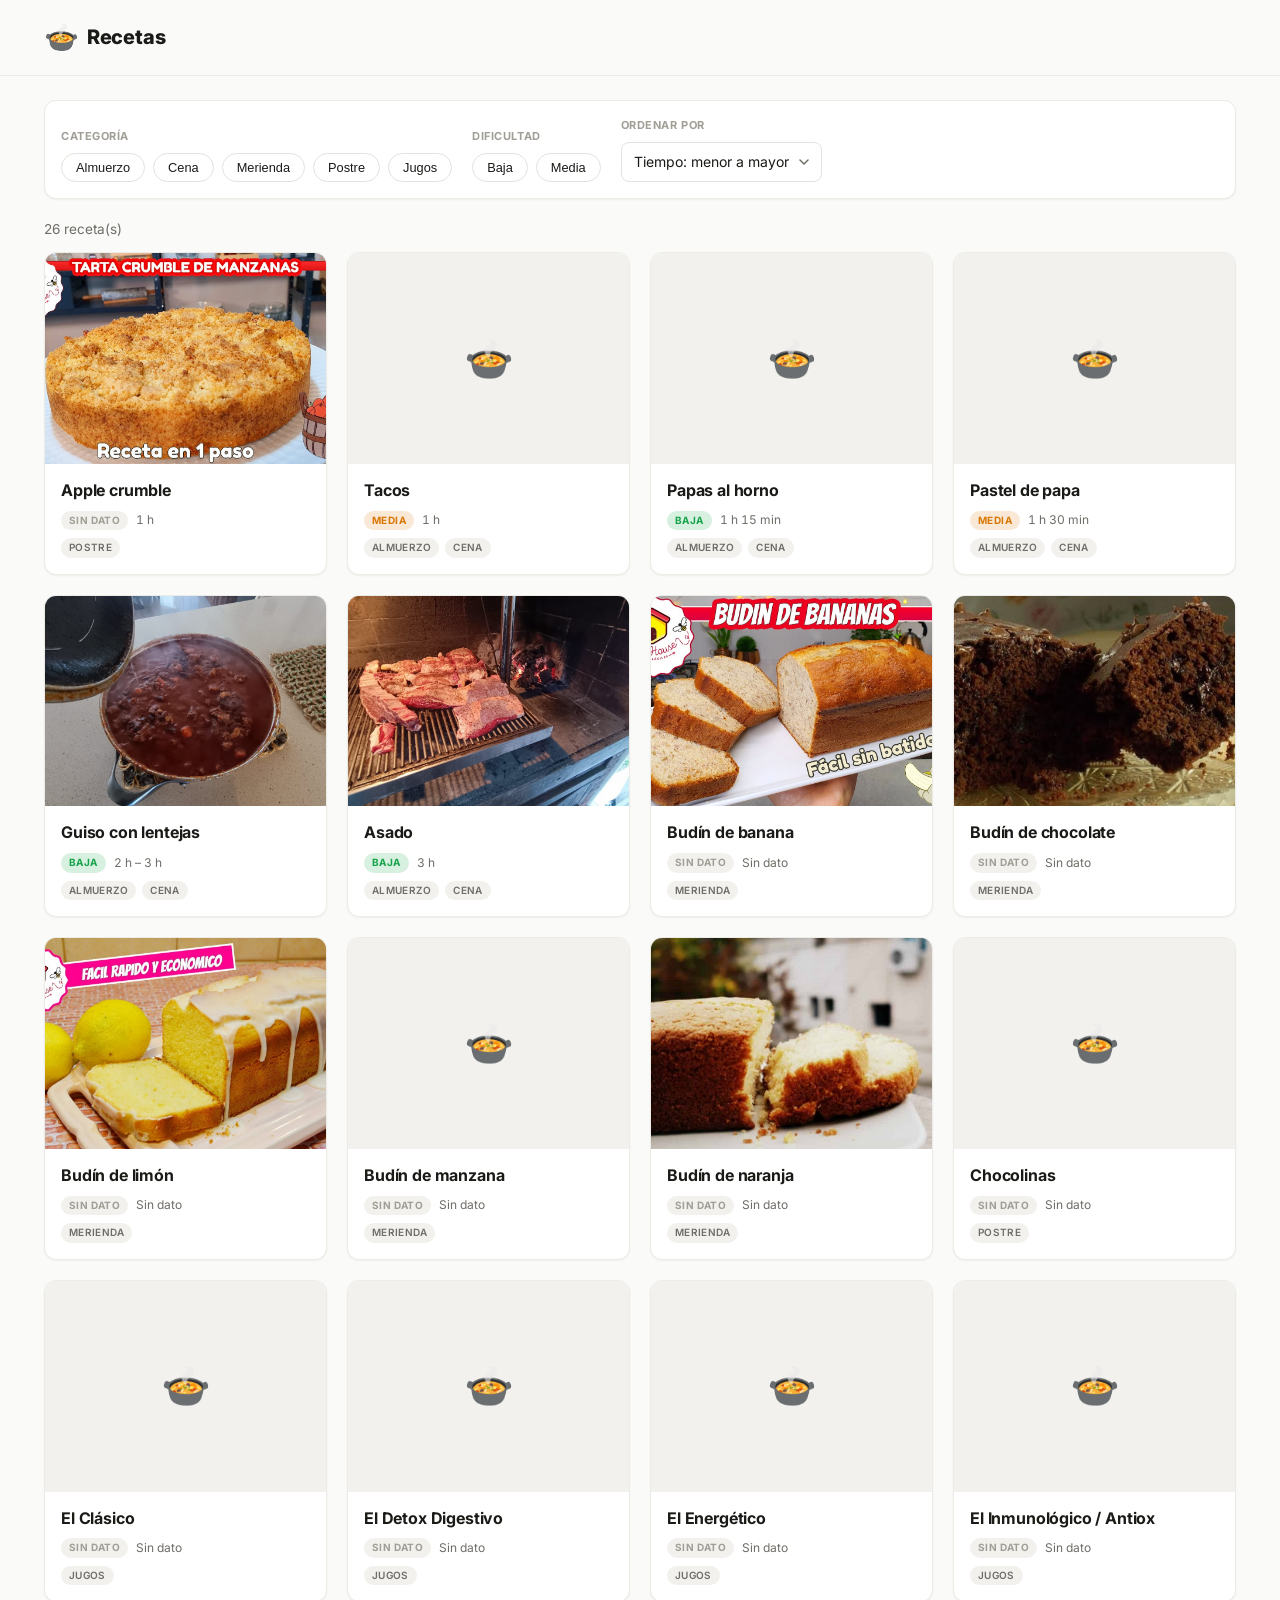
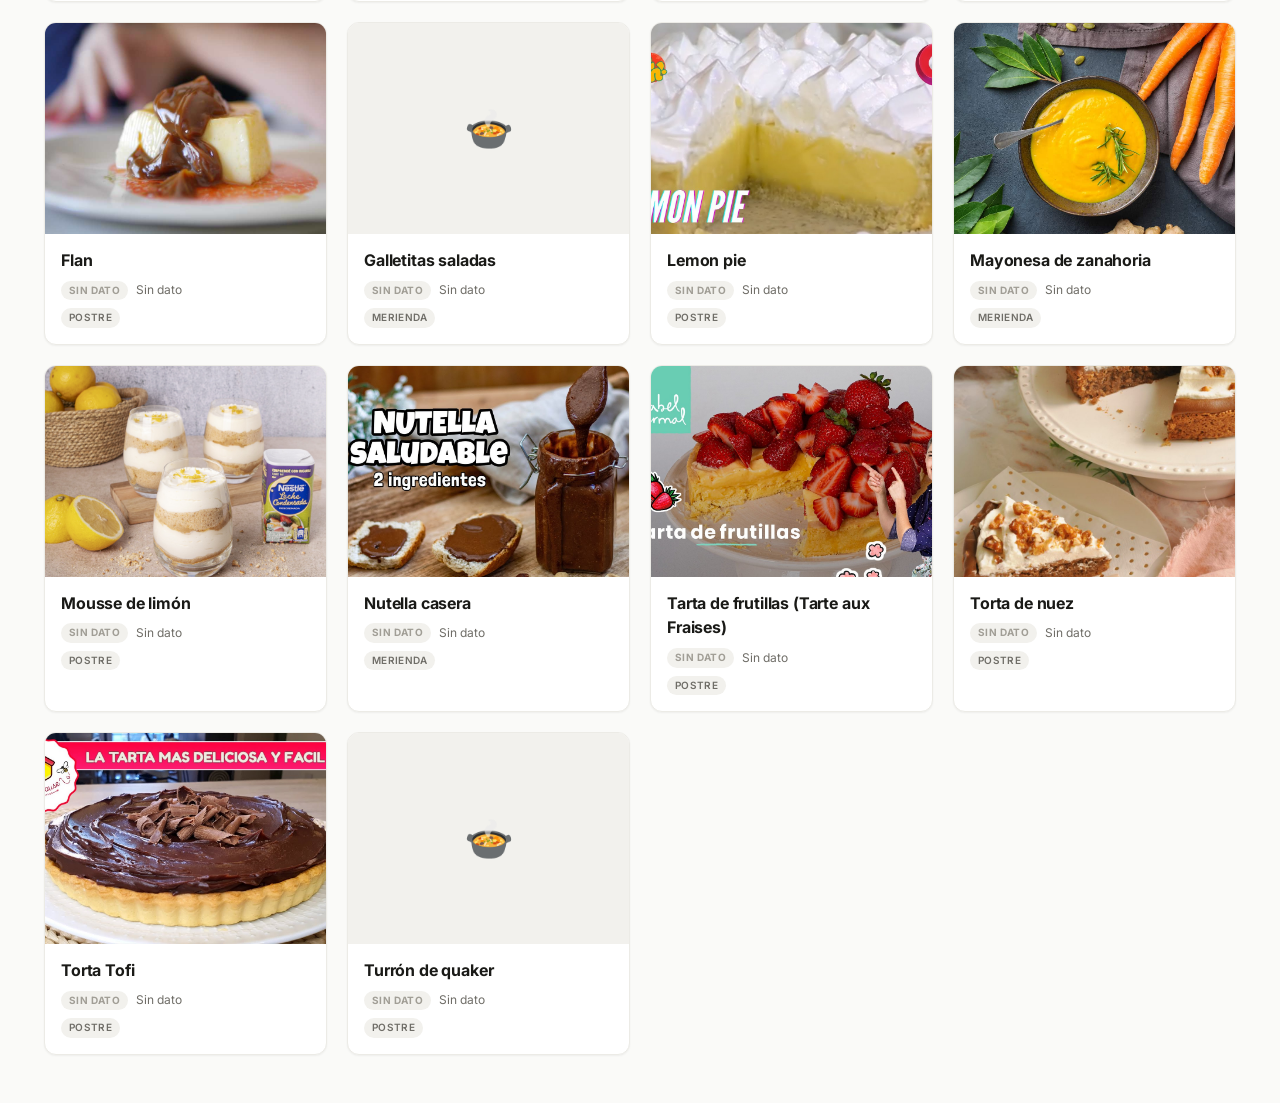
==== docs/index.html @ 042b616e "Hacer clicable el logo "Recetas" para volver al listado Co-Authored-By: Claude Sonnet 5 <noreply@ant" ====
<!doctype html>
<html lang="es">
<head>
<meta charset="UTF-8">
<meta name="viewport" content="width=device-width, initial-scale=1.0">
<title>Recetas</title>
<meta name="description" content="Recetas de casa: foto, tiempo, dificultad y categoría de un vistazo, filtrables y ordenables.">
<link rel="icon" href="data:image/svg+xml,%3Csvg xmlns='http://www.w3.org/2000/svg' viewBox='0 0 100 100'%3E%3Ctext y='.9em' font-size='90'%3E%F0%9F%8D%B2%3C/text%3E%3C/svg%3E">
<link rel="preconnect" href="https://fonts.googleapis.com">
<link rel="preconnect" href="https://fonts.gstatic.com" crossorigin>
<link href="https://fonts.googleapis.com/css2?family=Inter:wght@400;500;600;700;800&display=swap" rel="stylesheet" media="print" onload="this.media='all'">
<link rel="stylesheet" href="style.css">
</head>
<body>
<header class="site-header">
  <div class="container header-inner">
    <h1 class="logo"><a href="#/" class="logo-link"><span class="logo-emoji" aria-hidden="true">🍲</span> Recetas</a></h1>
  </div>
</header>

<main class="container">
  <section id="vista-grid">
    <div class="filtros-card">
      <button class="filtros-toggle" id="filtros-toggle" type="button" aria-expanded="false" aria-controls="filtros-panel">
        Filtros <span class="filtros-badge" id="filtros-badge" hidden>0</span>
      </button>
      <div class="filtros-panel" id="filtros-panel">
        <div class="filtro-grupo">
          <span class="filtro-label">Categoría</span>
          <div class="chips" id="chips-categoria"></div>
        </div>
        <div class="filtro-grupo">
          <span class="filtro-label">Dificultad</span>
          <div class="chips" id="chips-dificultad"></div>
        </div>
        <div class="filtro-grupo filtro-orden">
          <label class="filtro-label" for="orden-select">Ordenar por</label>
          <select id="orden-select">
            <option value="tiempo-asc">Tiempo: menor a mayor</option>
            <option value="tiempo-desc">Tiempo: mayor a menor</option>
            <option value="alfabetico">Alfabético</option>
          </select>
        </div>
        <a href="#" id="limpiar-filtros" class="limpiar-filtros" hidden>Limpiar filtros</a>
      </div>
    </div>

    <p class="resultado-count" id="resultado-count"></p>
    <div class="grid" id="grid"></div>
    <p class="estado-vacio" id="estado-vacio" hidden>No hay recetas que coincidan con estos filtros.</p>
  </section>

  <section id="vista-detalle" hidden>
    <a href="#/" class="volver">← Volver</a>
    <article id="detalle-contenido"></article>
  </section>
</main>

<script src="data.js"></script>
<script src="app.js"></script>
</body>
</html>
---- docs/style.css ----
:root {
  --bg: #fafaf8;
  --bg-subtle: #f2f1ed;
  --surface: #ffffff;

  --text: #1a1a17;
  --muted: #6f6d67;
  --muted-soft: #a19e96;

  --border: #e4e2dc;
  --border-soft: #ecebe6;

  --accent: #c1562c;
  --accent-soft: color-mix(in srgb, var(--accent) 12%, transparent);
  --accent-contrast: #ffffff;

  --good: #16a34a;
  --warn: #d97706;
  --bad: #dc2626;

  --radius-sm: 8px;
  --radius: 12px;
  --radius-lg: 16px;

  --shadow-xs: 0 1px 2px rgba(20, 19, 15, .05);
  --shadow-sm: 0 1px 3px rgba(20, 19, 15, .06), 0 1px 2px rgba(20, 19, 15, .04);
  --shadow-md: 0 8px 24px rgba(20, 19, 15, .10);
  --shadow-lg: 0 18px 32px -10px rgba(20, 19, 15, .16), 0 4px 10px rgba(20, 19, 15, .06);

  --chevron: url("data:image/svg+xml,%3Csvg xmlns='http://www.w3.org/2000/svg' width='10' height='6' viewBox='0 0 10 6'%3E%3Cpath d='M1 1l4 4 4-4' stroke='%236f6d67' stroke-width='1.5' fill='none' stroke-linecap='round' stroke-linejoin='round'/%3E%3C/svg%3E");
}

@media (prefers-color-scheme: dark) {
  :root {
    --bg: #0f1218;
    --bg-subtle: #1a202b;
    --surface: #181e29;

    --text: #e6e8ec;
    --muted: #9aa3b2;
    --muted-soft: #6b7585;

    --border: #2a3342;
    --border-soft: #212836;

    --accent: #e07a4f;

    --good: #22c55e;
    --warn: #f59e0b;
    --bad: #ef4444;

    --shadow-xs: 0 1px 2px rgba(0, 0, 0, .4);
    --shadow-sm: 0 1px 3px rgba(0, 0, 0, .45);
    --shadow-md: 0 8px 24px rgba(0, 0, 0, .5);
    --shadow-lg: 0 18px 32px -10px rgba(0, 0, 0, .6);

    --chevron: url("data:image/svg+xml,%3Csvg xmlns='http://www.w3.org/2000/svg' width='10' height='6' viewBox='0 0 10 6'%3E%3Cpath d='M1 1l4 4 4-4' stroke='%239aa3b2' stroke-width='1.5' fill='none' stroke-linecap='round' stroke-linejoin='round'/%3E%3C/svg%3E");
  }
}

* { box-sizing: border-box; }

html, body { background: var(--bg); }

body {
  margin: 0;
  color: var(--text);
  font-family: 'Inter', system-ui, -apple-system, "Segoe UI", Roboto, sans-serif;
  font-size: 14px;
  line-height: 1.55;
  -webkit-font-smoothing: antialiased;
}

.container {
  max-width: 1240px;
  margin: 0 auto;
  padding: 0 24px;
}

.site-header {
  position: sticky;
  top: 0;
  z-index: 10;
  background: color-mix(in srgb, var(--bg) 85%, transparent);
  backdrop-filter: blur(14px);
  border-bottom: 1px solid var(--border-soft);
}
.header-inner { padding: 16px 24px; }
.logo {
  margin: 0;
  font-size: 1.25rem;
  font-weight: 800;
  letter-spacing: -0.01em;
}
.logo-link {
  display: flex;
  align-items: center;
  gap: 8px;
  color: inherit;
  text-decoration: none;
}
.logo-emoji { font-size: 1.4em; }

main.container { padding-top: 24px; padding-bottom: 48px; }

/* Filtros */
.filtros-card {
  background: var(--surface);
  border: 1px solid var(--border-soft);
  box-shadow: var(--shadow-xs);
  border-radius: var(--radius);
  padding: 16px;
  margin-bottom: 20px;
}
.filtros-toggle {
  display: none;
  align-items: center;
  gap: 8px;
  width: 100%;
  background: none;
  border: none;
  font: inherit;
  font-weight: 600;
  color: var(--text);
  cursor: pointer;
  padding: 4px 0;
}
.filtros-badge {
  background: var(--accent);
  color: var(--accent-contrast);
  border-radius: 999px;
  font-size: 0.7rem;
  font-weight: 700;
  padding: 1px 7px;
}
.filtros-panel {
  display: flex;
  flex-wrap: wrap;
  gap: 20px;
  align-items: flex-end;
}
.filtro-grupo { display: flex; flex-direction: column; gap: 8px; }
.filtro-label {
  text-transform: uppercase;
  font-size: 11px;
  font-weight: 700;
  letter-spacing: 0.05em;
  color: var(--muted-soft);
}
.chips { display: flex; flex-wrap: wrap; gap: 8px; }
.chip {
  border: 1px solid var(--border);
  background: var(--surface);
  color: var(--text);
  border-radius: 999px;
  padding: 6px 14px;
  font-size: 0.8rem;
  font-weight: 500;
  cursor: pointer;
  transition: background .12s ease, border-color .12s ease, color .12s ease;
}
.chip:hover { background: var(--accent-soft); }
.chip.activo {
  background: var(--accent);
  border-color: var(--accent);
  color: var(--accent-contrast);
}
.chip:focus-visible { outline: 2px solid var(--accent); outline-offset: 2px; }

#orden-select {
  appearance: none;
  -webkit-appearance: none;
  background: var(--surface) var(--chevron) no-repeat right 12px center;
  border: 1px solid var(--border);
  border-radius: var(--radius-sm);
  padding: 8px 32px 8px 12px;
  font: inherit;
  color: var(--text);
  cursor: pointer;
}
#orden-select:focus-visible {
  outline: none;
  border-color: var(--accent);
  box-shadow: 0 0 0 3px var(--accent-soft);
}

.limpiar-filtros {
  font-size: 0.8rem;
  color: var(--accent);
  text-decoration: underline;
  align-self: center;
}
.limpiar-filtros:focus-visible { outline: 2px solid var(--accent); outline-offset: 2px; }

.resultado-count { color: var(--muted); font-size: 0.85rem; margin: 0 0 12px; }

.grid {
  display: grid;
  grid-template-columns: repeat(auto-fit, minmax(240px, 1fr));
  gap: 20px;
}

.card {
  background: var(--surface);
  border: 1px solid var(--border-soft);
  border-radius: var(--radius);
  box-shadow: var(--shadow-xs);
  overflow: hidden;
  cursor: pointer;
  transition: transform .15s ease, box-shadow .15s ease, border-color .15s ease;
  display: flex;
  flex-direction: column;
}
.card:hover, .card:focus-visible {
  transform: translateY(-3px);
  box-shadow: var(--shadow-lg);
  border-color: transparent;
}
.card:focus-visible { outline: 2px solid var(--accent); outline-offset: 2px; }

.card-foto {
  aspect-ratio: 4 / 3;
  background: var(--bg-subtle);
  display: flex;
  align-items: center;
  justify-content: center;
  font-size: 2.5rem;
  overflow: hidden;
}
.card-foto img { width: 100%; height: 100%; object-fit: cover; display: block; }

.card-body { padding: 14px 16px 16px; display: flex; flex-direction: column; gap: 8px; flex: 1; }
.card-titulo { font-size: 1rem; font-weight: 700; margin: 0; letter-spacing: -0.01em; }
.card-meta { display: flex; align-items: center; gap: 8px; flex-wrap: wrap; }

.pill-tiempo {
  font-size: 0.75rem;
  color: var(--muted);
  font-variant-numeric: tabular-nums;
}
.badge-dificultad {
  font-size: 10px;
  font-weight: 700;
  text-transform: uppercase;
  letter-spacing: 0.04em;
  padding: 2px 8px;
  border-radius: 999px;
}
.badge-dificultad.baja { background: color-mix(in srgb, var(--good) 17%, transparent); color: var(--good); }
.badge-dificultad.media { background: color-mix(in srgb, var(--warn) 17%, transparent); color: var(--warn); }
.badge-dificultad.alta { background: color-mix(in srgb, var(--bad) 17%, transparent); color: var(--bad); }
.badge-dificultad.sin-dato { background: var(--bg-subtle); color: var(--muted-soft); }

.card-chips { display: flex; gap: 6px; flex-wrap: wrap; }
.chip-categoria {
  font-size: 10px;
  font-weight: 600;
  text-transform: uppercase;
  letter-spacing: 0.03em;
  background: var(--bg-subtle);
  color: var(--muted);
  border-radius: 999px;
  padding: 2px 8px;
}

.estado-vacio { text-align: center; color: var(--muted); padding: 48px 0; }

/* Detalle */
.volver {
  display: inline-block;
  margin-bottom: 16px;
  color: var(--muted);
  text-decoration: none;
  font-size: 0.85rem;
}
.volver:hover { color: var(--accent); }
.volver:focus-visible { outline: 2px solid var(--accent); outline-offset: 2px; }

.detalle-foto {
  width: 100%;
  aspect-ratio: 16 / 9;
  border-radius: var(--radius);
  background: var(--bg-subtle);
  display: flex;
  align-items: center;
  justify-content: center;
  font-size: 4rem;
  overflow: hidden;
  margin-bottom: 20px;
}
.detalle-foto img { width: 100%; height: 100%; object-fit: cover; display: block; }

.detalle-header { margin-bottom: 20px; }
.detalle-titulo { font-size: 1.75rem; font-weight: 800; letter-spacing: -0.02em; margin: 0 0 10px; }
.detalle-meta { display: flex; gap: 10px; flex-wrap: wrap; align-items: center; margin-bottom: 8px; }
.detalle-fuente { color: var(--muted-soft); font-size: 0.75rem; margin-top: 8px; }

.detalle-indice {
  background: var(--surface);
  border: 1px solid var(--border-soft);
  box-shadow: var(--shadow-xs);
  border-radius: var(--radius);
  padding: 14px 16px;
  margin-bottom: 20px;
}
.detalle-indice summary {
  cursor: pointer;
  font-weight: 600;
  font-size: 0.85rem;
  color: var(--text);
  list-style: none;
}
.detalle-indice summary::-webkit-details-marker { display: none; }
.detalle-indice summary::before {
  content: "";
  display: inline-block;
  width: 10px;
  height: 6px;
  margin-right: 8px;
  background: var(--chevron) no-repeat center / contain;
  transition: transform .15s ease;
  vertical-align: middle;
}
.detalle-indice summary:focus-visible { outline: 2px solid var(--accent); outline-offset: 2px; }
.detalle-indice[open] summary::before { transform: rotate(180deg); }

.detalle-indice-lista {
  list-style: none;
  margin: 12px 0 0;
  padding: 0;
  display: flex;
  flex-direction: column;
  gap: 2px;
}
.detalle-indice-item {
  display: block;
  width: 100%;
  text-align: left;
  background: none;
  border: none;
  font: inherit;
  font-size: 0.85rem;
  color: var(--muted);
  padding: 5px 8px;
  border-radius: var(--radius-sm);
  cursor: pointer;
  transition: background .12s ease, color .12s ease;
}
.detalle-indice-item:hover { background: var(--accent-soft); color: var(--text); }
.detalle-indice-item:focus-visible { outline: 2px solid var(--accent); outline-offset: 2px; }

.detalle-cuerpo h2,
.detalle-cuerpo h3 {
  scroll-margin-top: 80px;
}

/* Cada sección principal (un <h2> y todo lo que le sigue hasta el próximo)
   es un <details> colapsable independiente; ver agruparSecciones() en app.js. */
.detalle-seccion {
  border-top: 1px solid var(--border-soft);
  padding-top: 16px;
  margin-top: 28px;
}
.detalle-seccion:first-of-type { border-top: none; padding-top: 0; margin-top: 0; }

.detalle-seccion > summary {
  cursor: pointer;
  list-style: none;
  display: flex;
  align-items: center;
  gap: 8px;
  margin-bottom: 12px;
  border-radius: var(--radius-sm);
}
.detalle-seccion > summary::-webkit-details-marker { display: none; }
.detalle-seccion > summary::before {
  content: "";
  flex: 0 0 auto;
  width: 10px;
  height: 6px;
  background: var(--chevron) no-repeat center / contain;
  transition: transform .15s ease;
}
.detalle-seccion[open] > summary::before { transform: rotate(180deg); }
.detalle-seccion > summary:focus-visible { outline: 2px solid var(--accent); outline-offset: 2px; }

.detalle-seccion > summary h2 {
  margin: 0;
  padding: 0;
  border: none;
  font-size: 1.1rem;
  font-weight: 700;
}

.detalle-cuerpo h3 { font-size: 0.95rem; font-weight: 700; margin: 20px 0 8px; }
.detalle-cuerpo p, .detalle-cuerpo li { color: var(--text); }
.detalle-cuerpo ul, .detalle-cuerpo ol { padding-left: 1.3em; margin: 0 0 12px; }
.detalle-cuerpo blockquote {
  margin: 12px 0;
  padding: 10px 14px;
  border-left: 3px solid var(--accent);
  background: var(--bg-subtle);
  border-radius: 0 var(--radius-sm) var(--radius-sm) 0;
  font-size: 0.9rem;
  color: var(--muted);
}
.detalle-cuerpo blockquote p { margin: 0; color: inherit; }

@media (max-width: 720px) {
  .container { padding: 0 16px; }
  .filtros-toggle { display: flex; }
  .filtros-panel {
    display: none;
    flex-direction: column;
    align-items: stretch;
    margin-top: 12px;
    gap: 16px;
  }
  .filtros-panel.abierto { display: flex; }
  .grid { grid-template-columns: repeat(auto-fit, minmax(150px, 1fr)); gap: 14px; }
  .detalle-titulo { font-size: 1.4rem; }
}

@media (prefers-reduced-motion: reduce) {
  * { transition: none !important; }
}

::-webkit-scrollbar { height: 8px; width: 8px; }
::-webkit-scrollbar-thumb { background: var(--border); border-radius: 999px; }
::-webkit-scrollbar-track { background: transparent; }
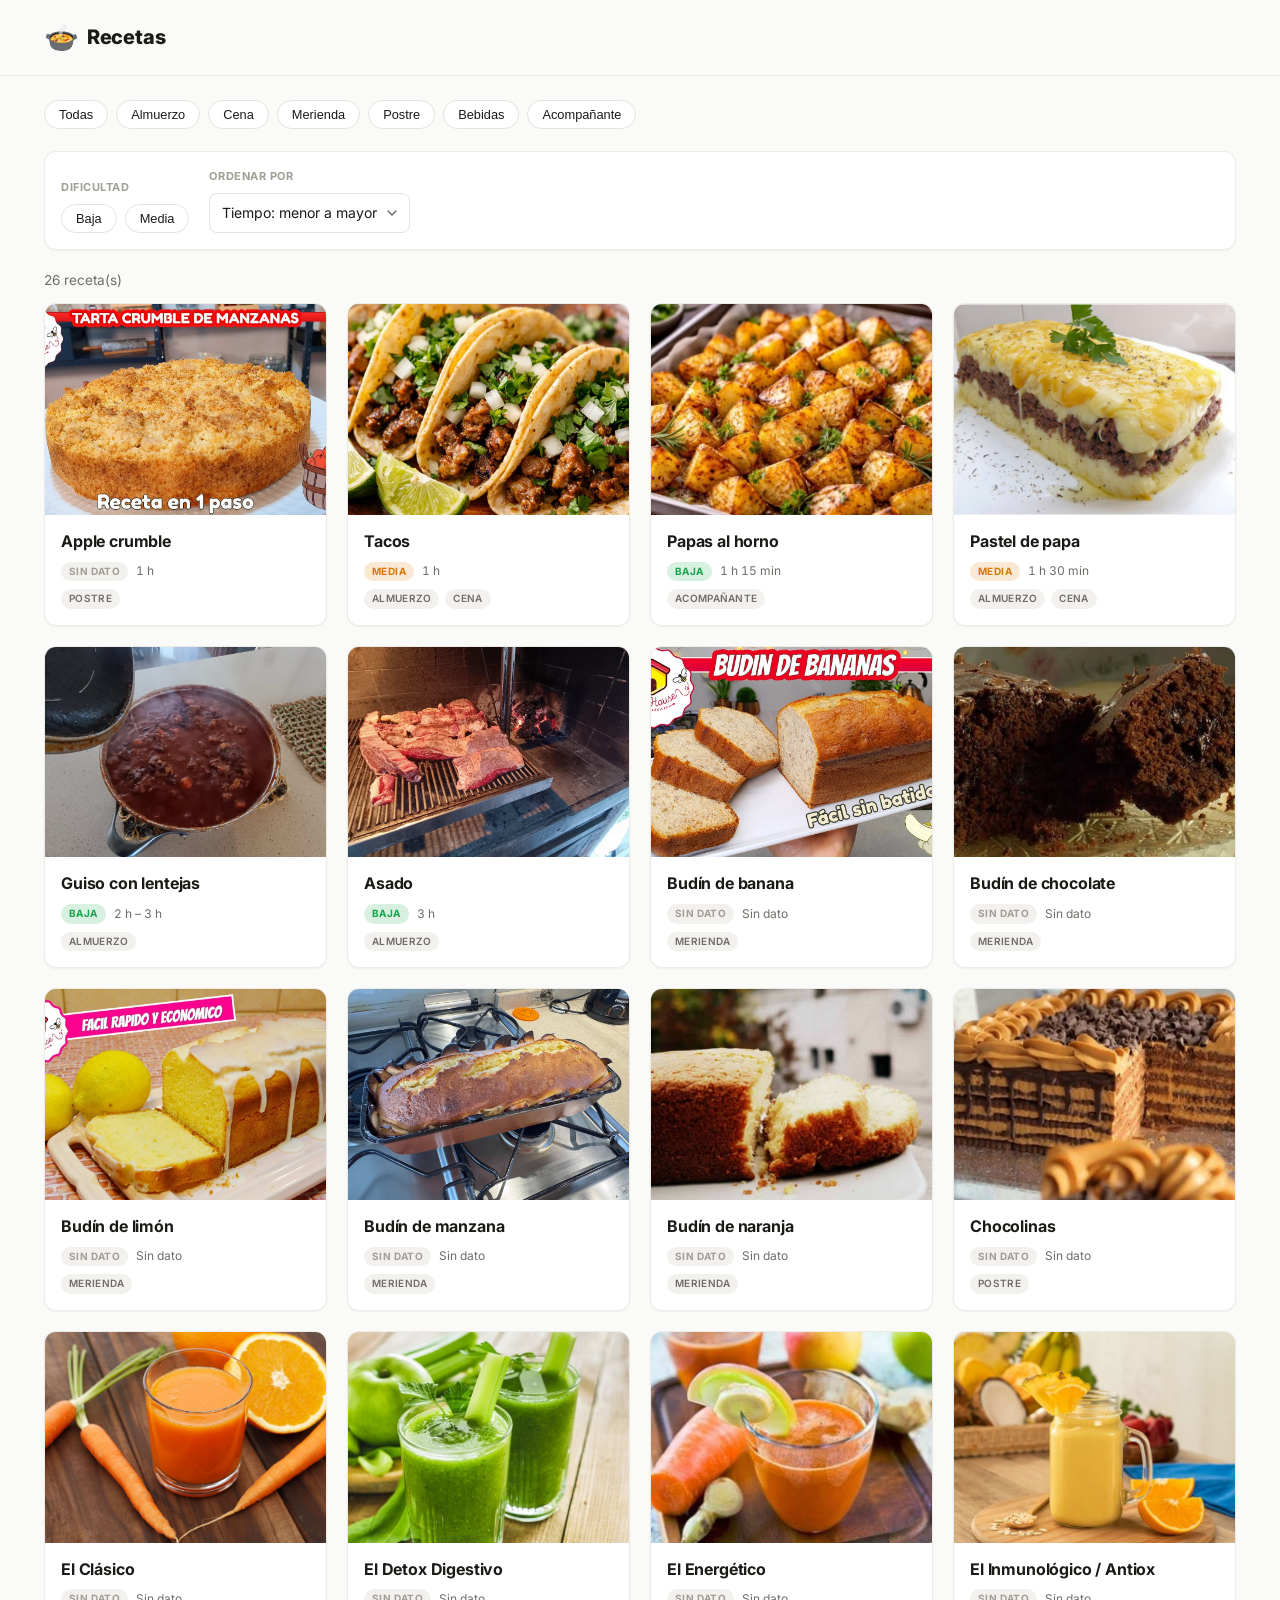
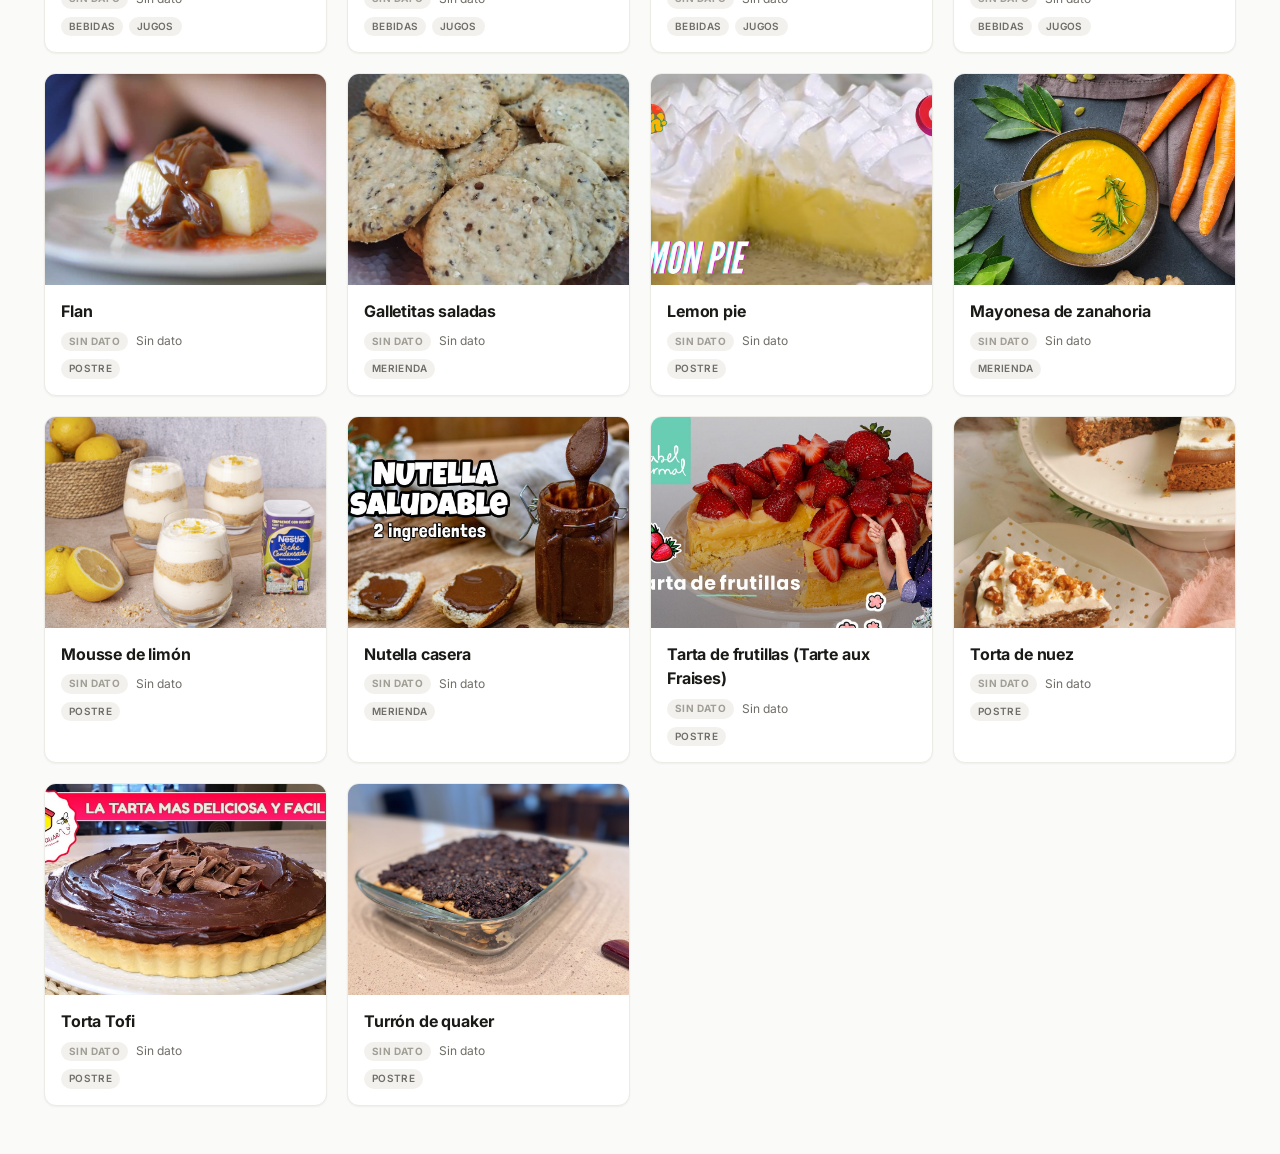
==== commit 1deffb36: "Recategorizar comidas y mostrar categorías como navbar Asado y guiso con lentejas quedan solo en alm" ====
--- a/docs/index.html
+++ b/docs/index.html
@@ -20,18 +20,20 @@
 
 <main class="container">
   <section id="vista-grid">
+    <nav class="categorias-nav" id="categorias-nav" role="tablist" aria-label="Categorías"></nav>
+
     <div class="filtros-card">
       <button class="filtros-toggle" id="filtros-toggle" type="button" aria-expanded="false" aria-controls="filtros-panel">
         Filtros <span class="filtros-badge" id="filtros-badge" hidden>0</span>
       </button>
       <div class="filtros-panel" id="filtros-panel">
         <div class="filtro-grupo">
-          <span class="filtro-label">Categoría</span>
-          <div class="chips" id="chips-categoria"></div>
-        </div>
-        <div class="filtro-grupo">
           <span class="filtro-label">Dificultad</span>
           <div class="chips" id="chips-dificultad"></div>
+        </div>
+        <div class="filtro-grupo" id="grupo-tipo-bebida" hidden>
+          <span class="filtro-label">Tipo de bebida</span>
+          <div class="chips" id="chips-tipo-bebida"></div>
         </div>
         <div class="filtro-grupo filtro-orden">
           <label class="filtro-label" for="orden-select">Ordenar por</label>
--- a/docs/style.css
+++ b/docs/style.css
@@ -102,6 +102,19 @@
 .logo-emoji { font-size: 1.4em; }
 
 main.container { padding-top: 24px; padding-bottom: 48px; }
+
+/* Navegación primaria por categoría: pills con scroll horizontal (>4
+   secciones), nunca wrap a 2 líneas. Ver DESIGN_PLAYBOOK_unificado §6. */
+.categorias-nav {
+  display: flex;
+  gap: 8px;
+  overflow-x: auto;
+  scrollbar-width: none;
+  padding-bottom: 2px;
+  margin-bottom: 20px;
+}
+.categorias-nav::-webkit-scrollbar { display: none; }
+.categorias-nav .chip { flex: 0 0 auto; white-space: nowrap; }
 
 /* Filtros */
 .filtros-card {
@@ -140,6 +153,7 @@
   align-items: flex-end;
 }
 .filtro-grupo { display: flex; flex-direction: column; gap: 8px; }
+.filtro-grupo[hidden] { display: none; }
 .filtro-label {
   text-transform: uppercase;
   font-size: 11px;
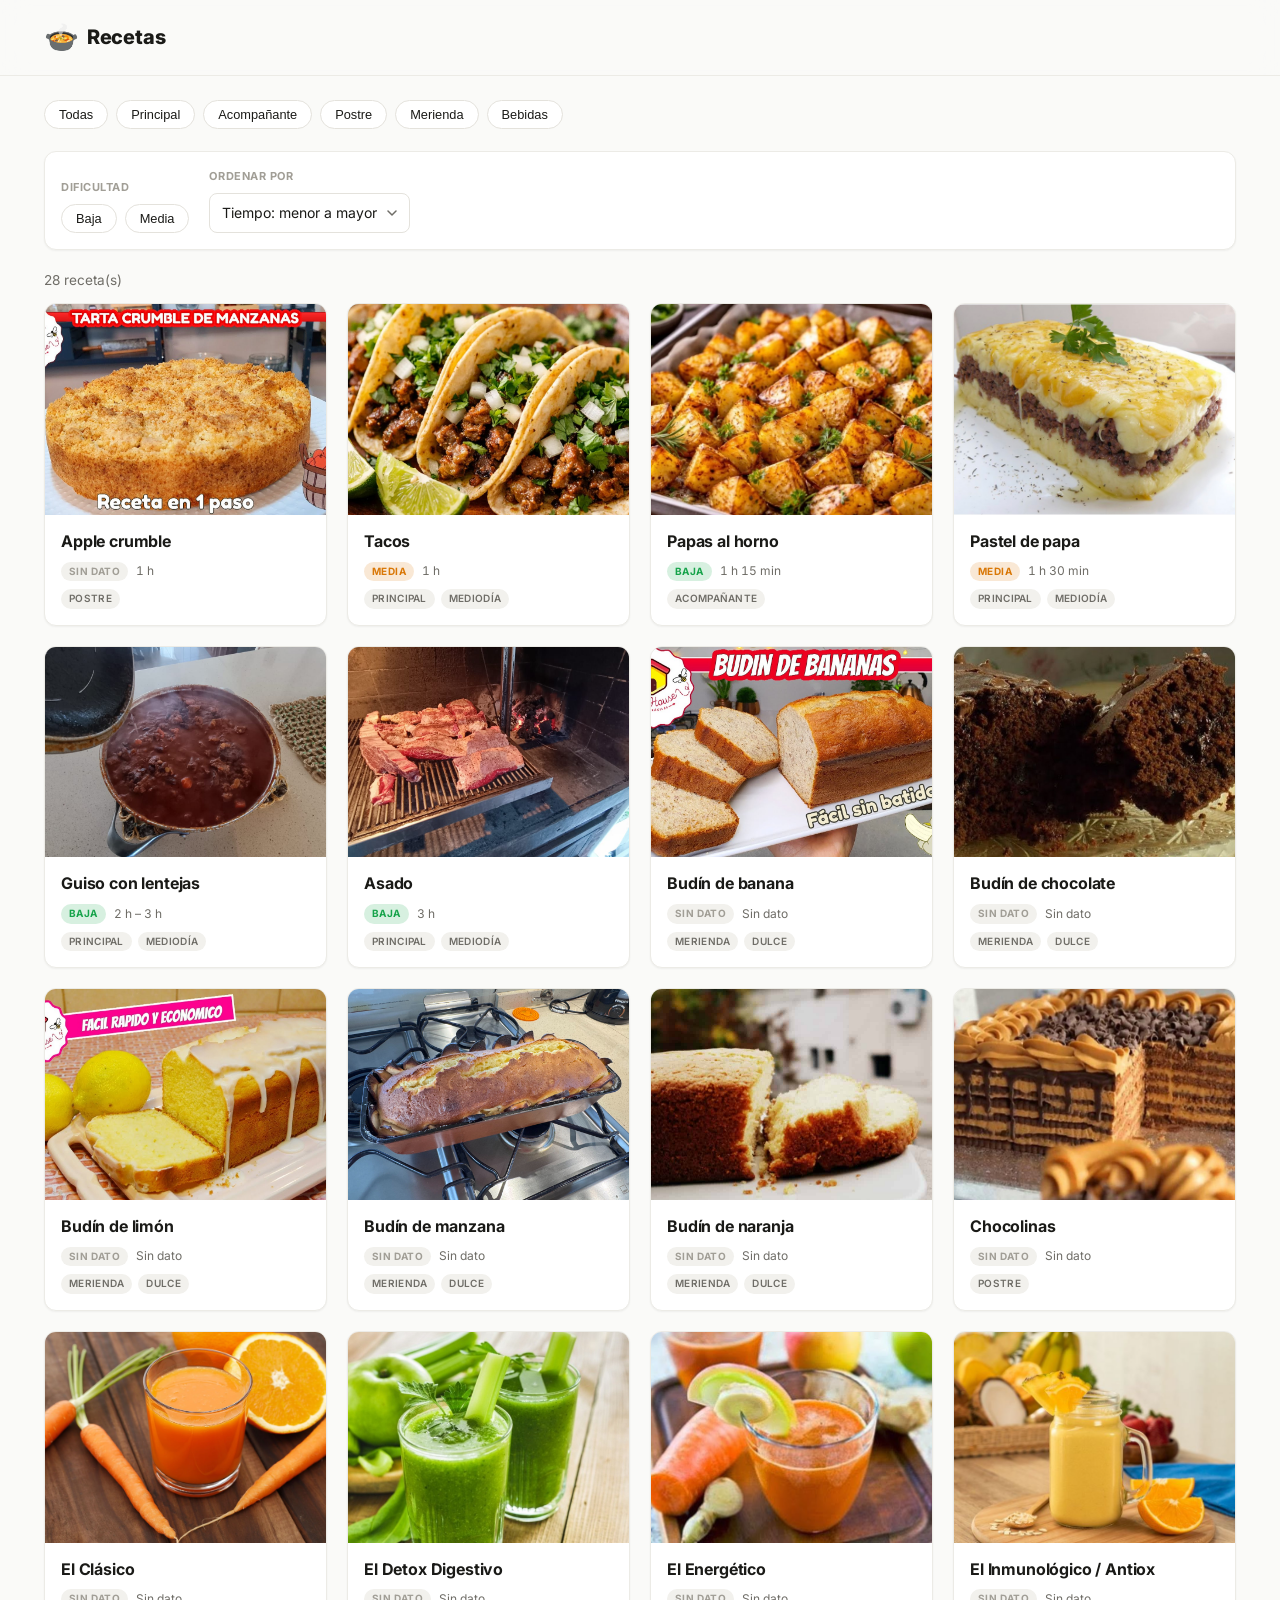
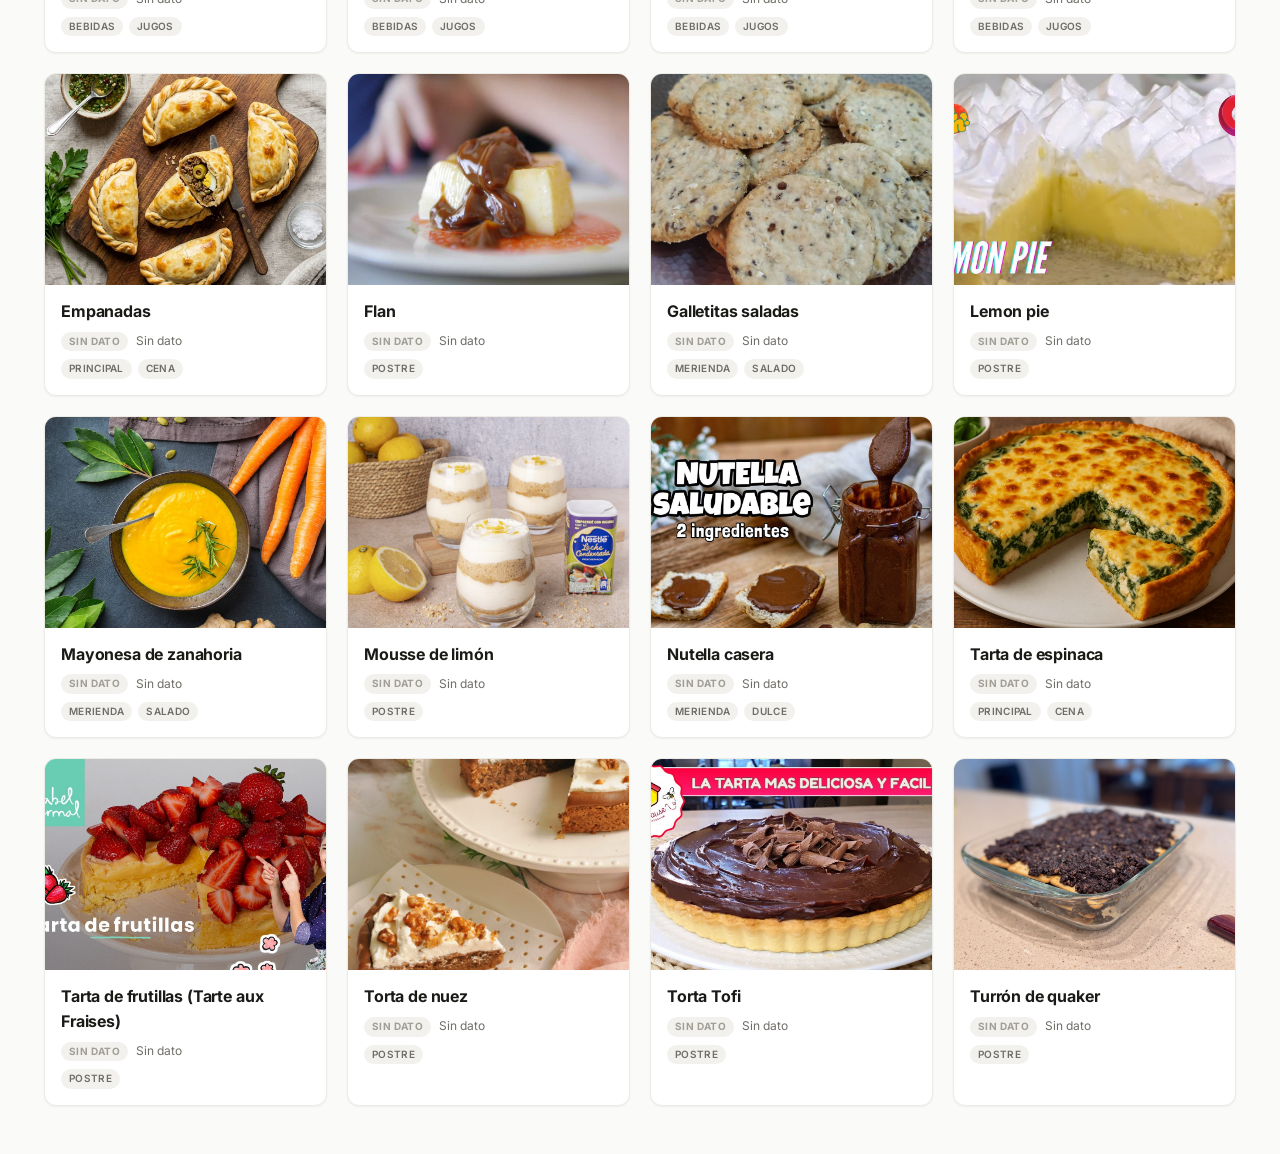
==== commit 0f1a68ce: "Generalizar sub-filtros de categoría y agregar Empanadas/Tarta de espinaca Extiende el patrón de tip" ====
--- a/docs/index.html
+++ b/docs/index.html
@@ -31,9 +31,9 @@
           <span class="filtro-label">Dificultad</span>
           <div class="chips" id="chips-dificultad"></div>
         </div>
-        <div class="filtro-grupo" id="grupo-tipo-bebida" hidden>
-          <span class="filtro-label">Tipo de bebida</span>
-          <div class="chips" id="chips-tipo-bebida"></div>
+        <div class="filtro-grupo" id="grupo-subfiltro" hidden>
+          <span class="filtro-label" id="subfiltro-label"></span>
+          <div class="chips" id="chips-subfiltro"></div>
         </div>
         <div class="filtro-grupo filtro-orden">
           <label class="filtro-label" for="orden-select">Ordenar por</label>
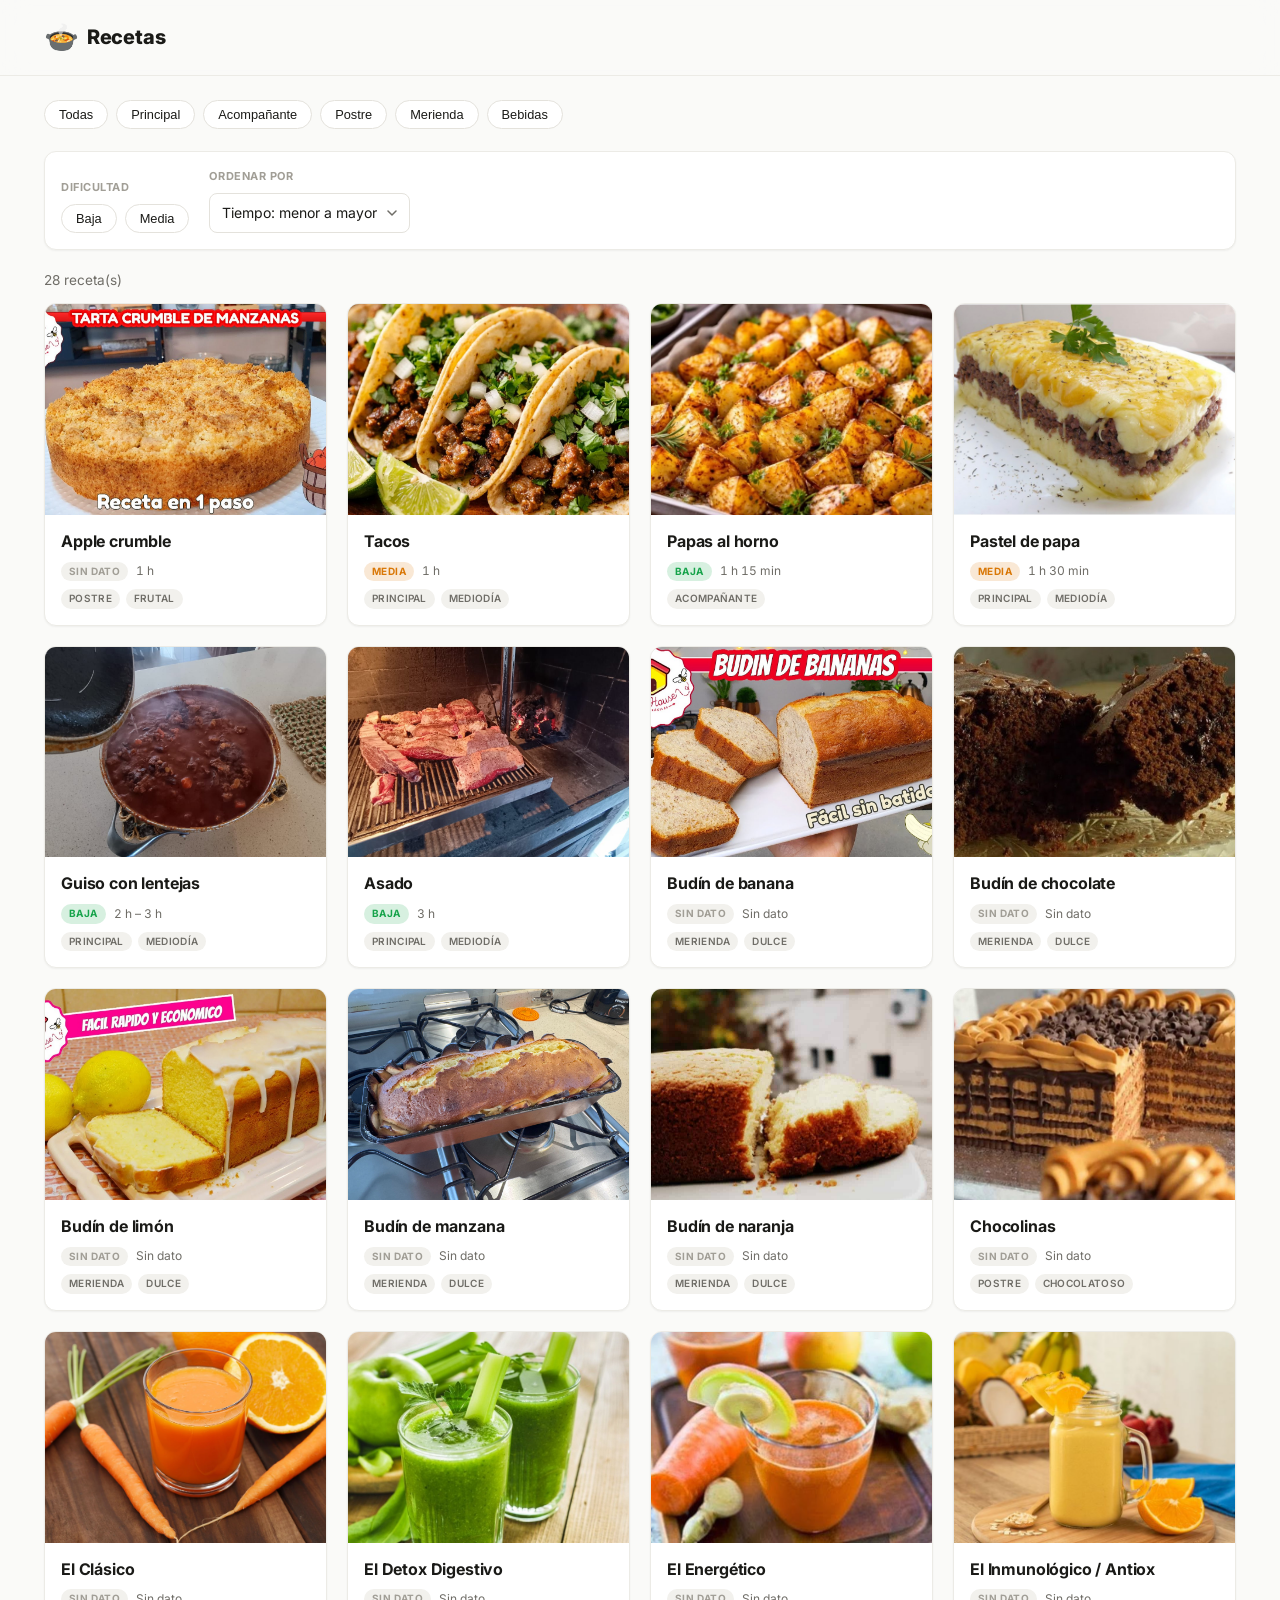
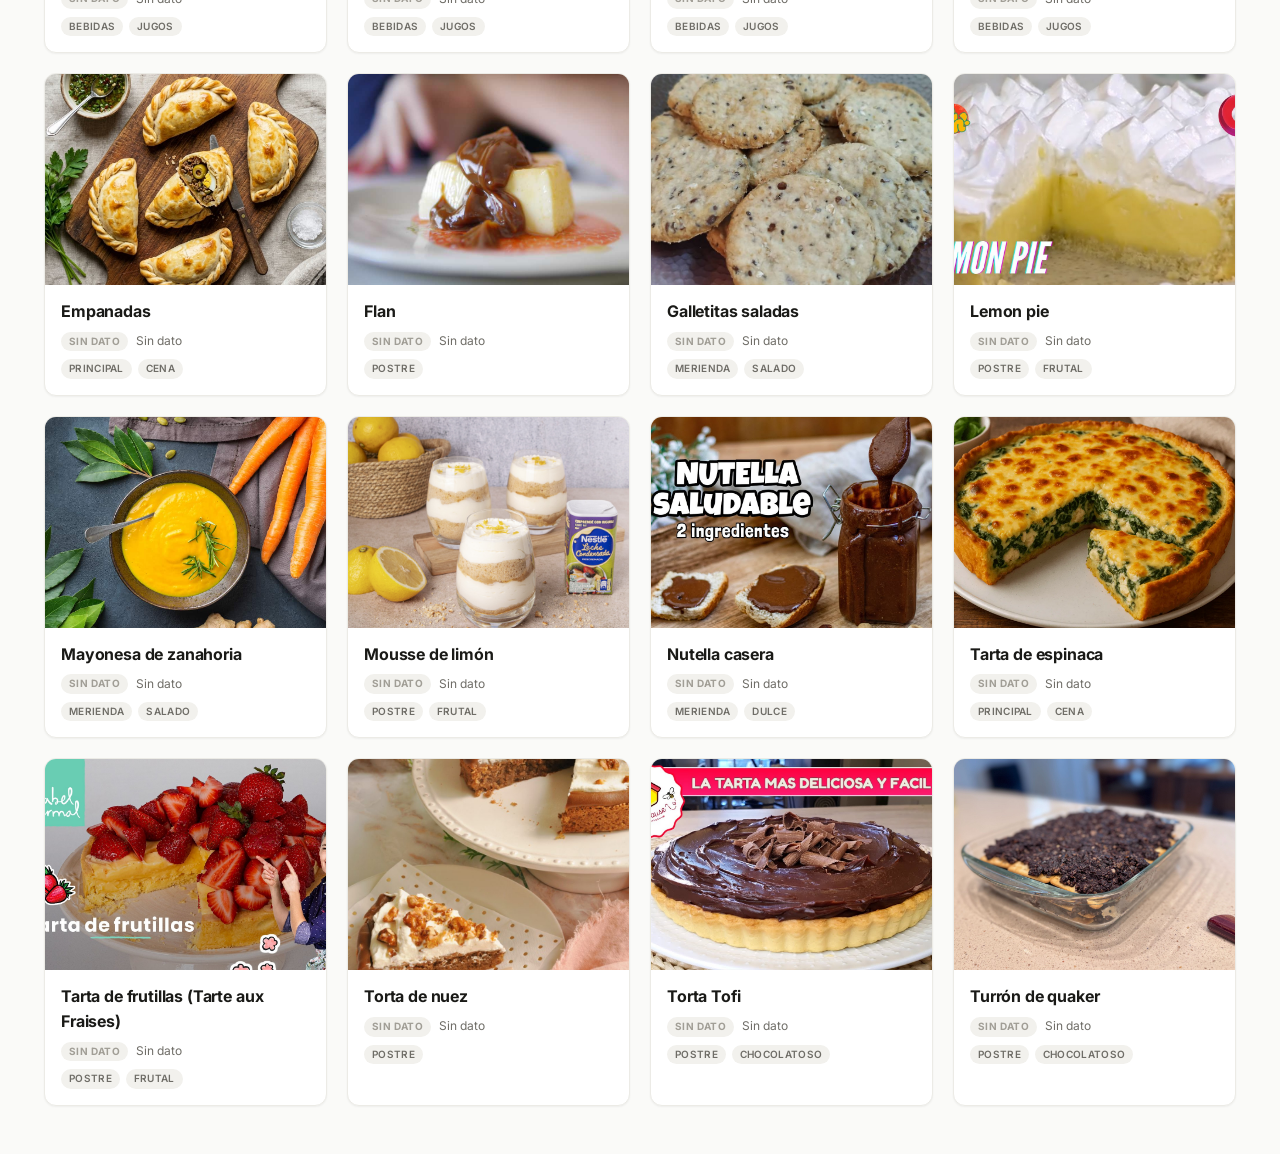
==== commit dcfd467e: "Agregar subfiltro frutal/chocolatoso a postres; filtros abiertos por default en mobile Clasifica a m" ====
--- a/docs/index.html
+++ b/docs/index.html
@@ -23,10 +23,10 @@
     <nav class="categorias-nav" id="categorias-nav" role="tablist" aria-label="Categorías"></nav>
 
     <div class="filtros-card">
-      <button class="filtros-toggle" id="filtros-toggle" type="button" aria-expanded="false" aria-controls="filtros-panel">
+      <button class="filtros-toggle" id="filtros-toggle" type="button" aria-expanded="true" aria-controls="filtros-panel">
         Filtros <span class="filtros-badge" id="filtros-badge" hidden>0</span>
       </button>
-      <div class="filtros-panel" id="filtros-panel">
+      <div class="filtros-panel abierto" id="filtros-panel">
         <div class="filtro-grupo">
           <span class="filtro-label">Dificultad</span>
           <div class="chips" id="chips-dificultad"></div>
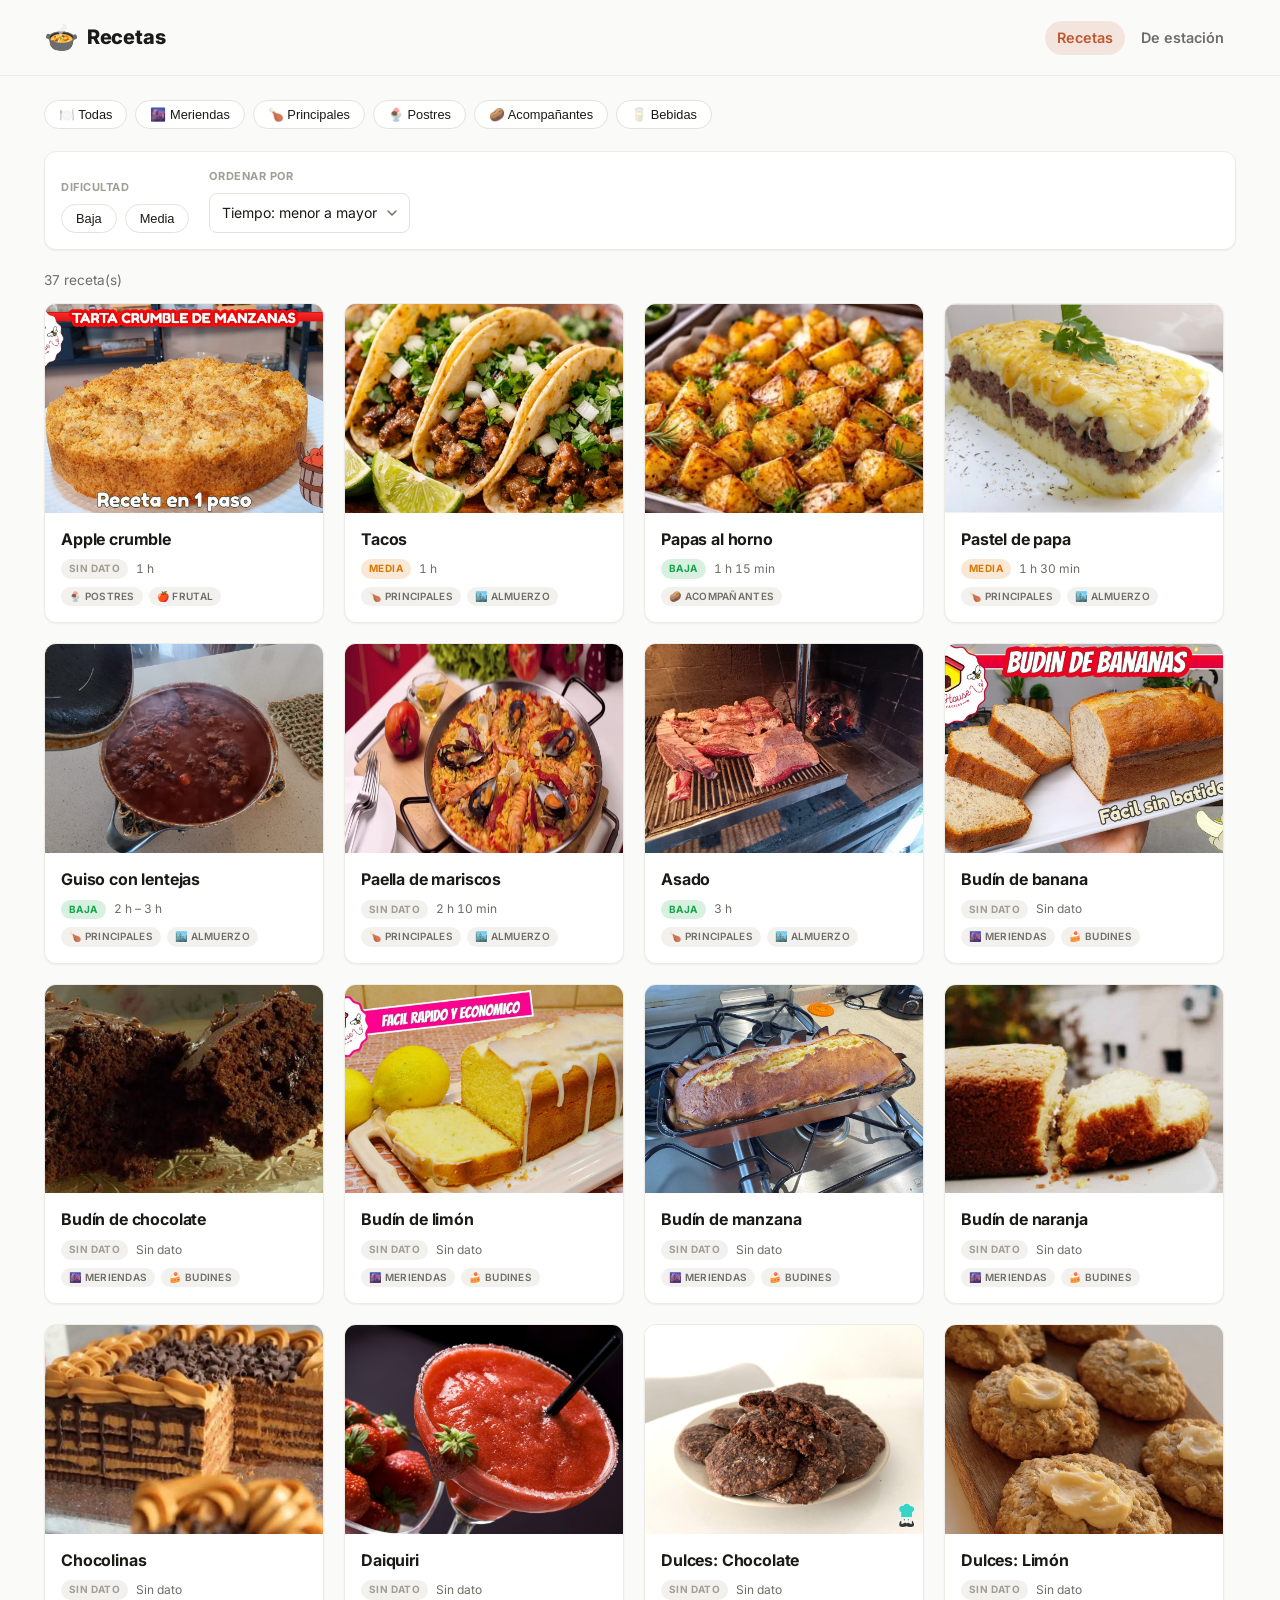
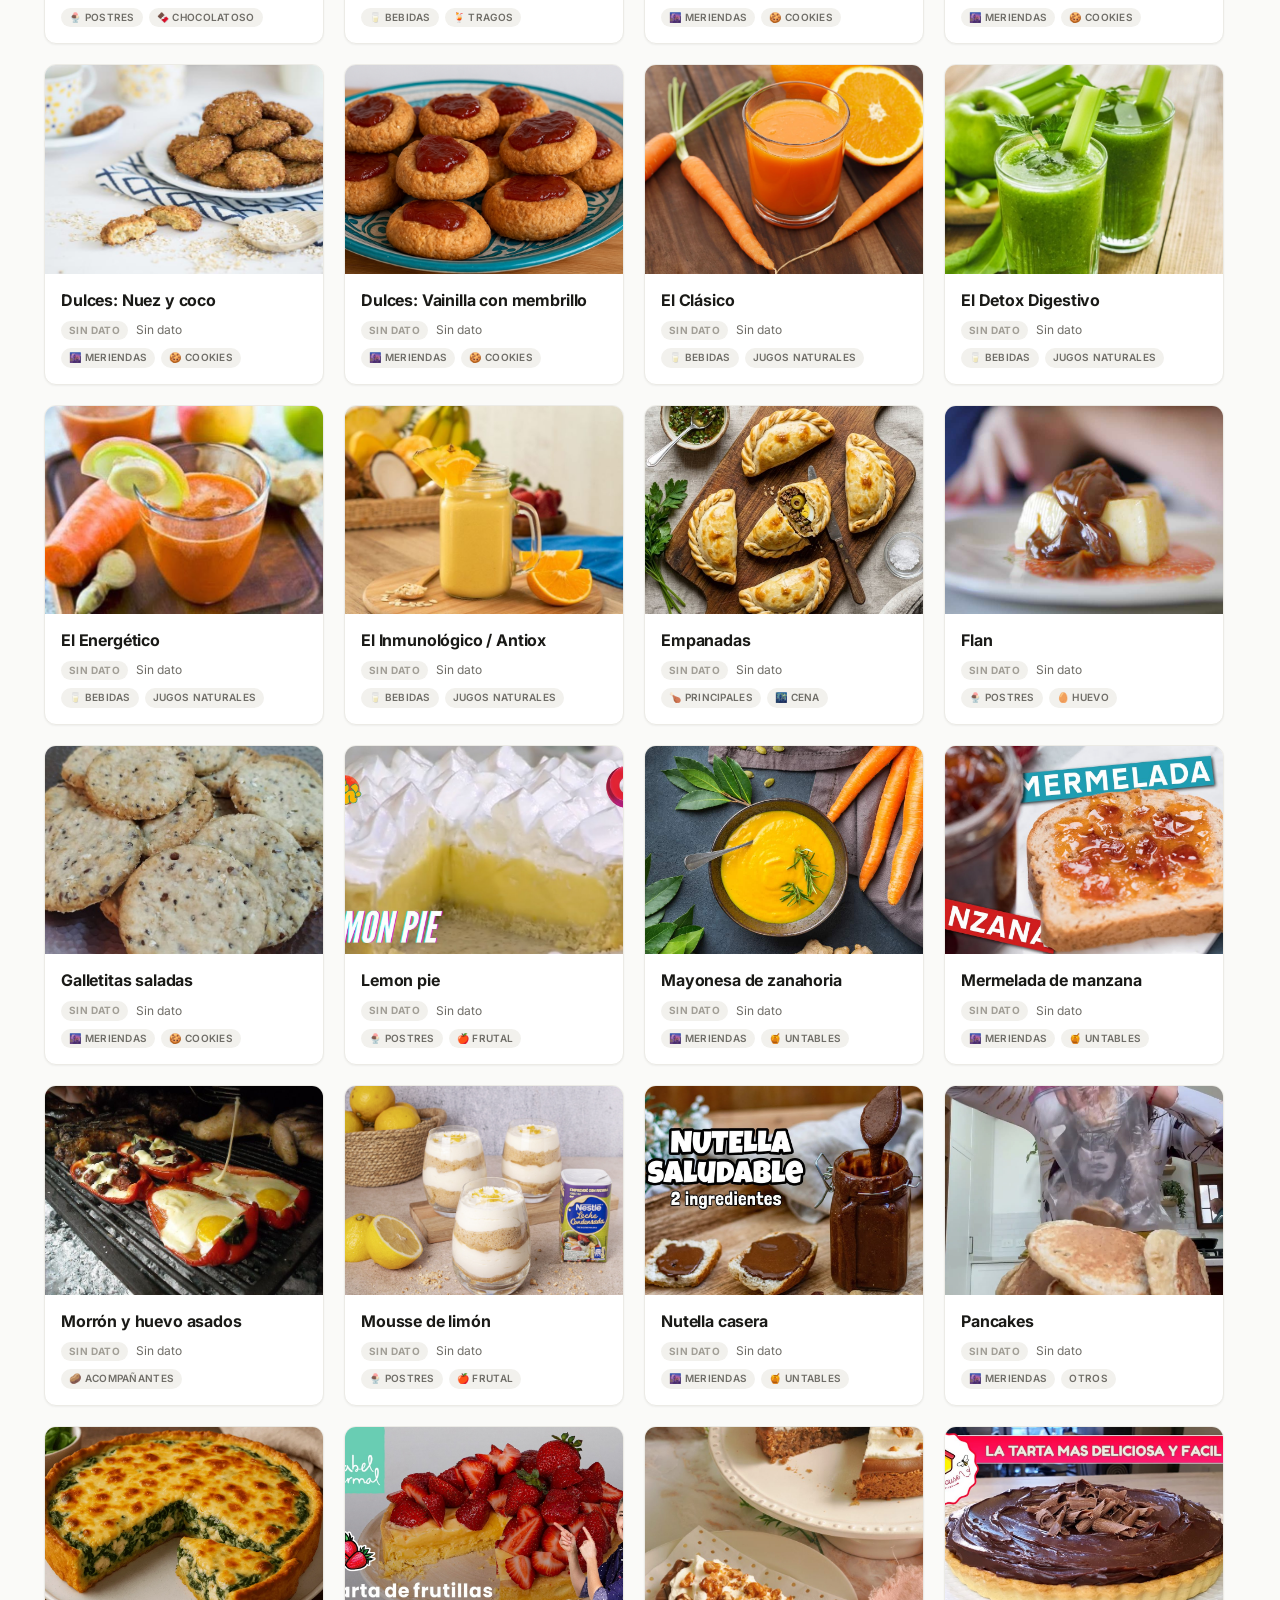
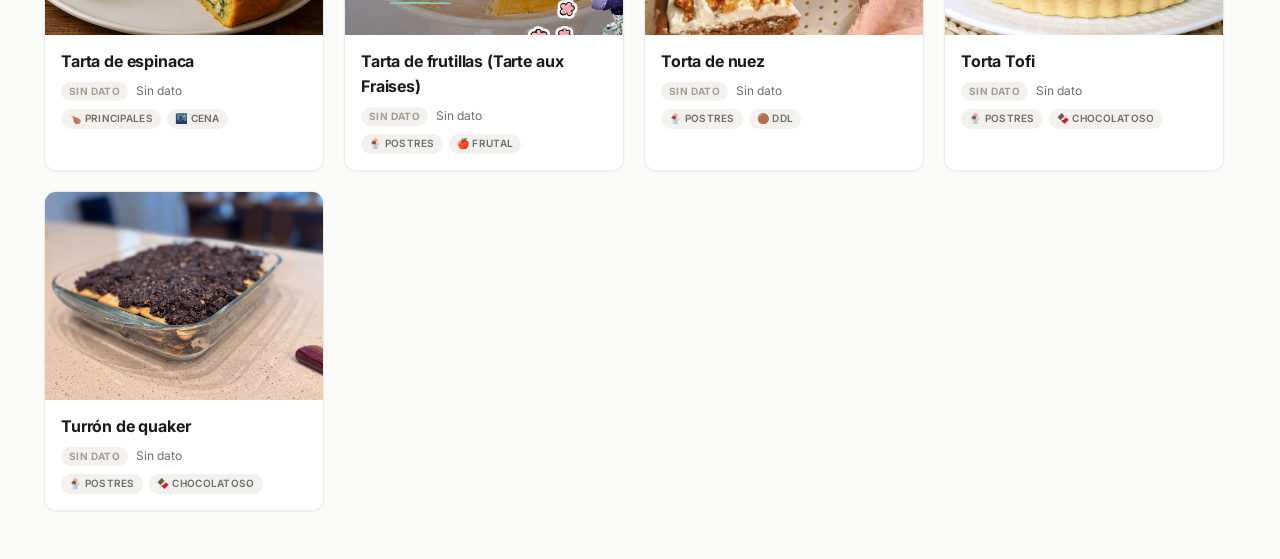
==== commit a26c9167: "Agregar sección "De estación" con el calendario de frutas y verduras Nueva vista #/estacion con la g" ====
--- a/docs/index.html
+++ b/docs/index.html
@@ -15,6 +15,10 @@
 <header class="site-header">
   <div class="container header-inner">
     <h1 class="logo"><a href="#/" class="logo-link"><span class="logo-emoji" aria-hidden="true">🍲</span> Recetas</a></h1>
+    <nav class="header-nav" aria-label="Secciones">
+      <a href="#/" id="nav-recetas">Recetas</a>
+      <a href="#/estacion" id="nav-estacion">De estación</a>
+    </nav>
   </div>
 </header>
 
@@ -52,6 +56,8 @@
     <p class="estado-vacio" id="estado-vacio" hidden>No hay recetas que coincidan con estos filtros.</p>
   </section>
 
+  <section id="vista-estacion" hidden></section>
+
   <section id="vista-detalle" hidden>
     <a href="#/" class="volver">← Volver</a>
     <article id="detalle-contenido"></article>
@@ -59,6 +65,7 @@
 </main>
 
 <script src="data.js"></script>
+<script src="estacion.js"></script>
 <script src="app.js"></script>
 </body>
 </html>
--- a/docs/style.css
+++ b/docs/style.css
@@ -85,7 +85,72 @@
   backdrop-filter: blur(14px);
   border-bottom: 1px solid var(--border-soft);
 }
-.header-inner { padding: 16px 24px; }
+.header-inner { padding: 16px 24px; display: flex; align-items: center; justify-content: space-between; gap: 16px; }
+.header-nav { display: flex; gap: 4px; }
+.header-nav a {
+  padding: 6px 12px;
+  border-radius: 999px;
+  color: var(--muted);
+  font-size: .9rem;
+  font-weight: 600;
+  text-decoration: none;
+}
+.header-nav a:hover { color: var(--text); }
+.header-nav a.activo { color: var(--accent); background: var(--accent-soft); }
+
+/* Vista "De estación" */
+.estacion-titulo { margin: 0 0 6px; font-size: 1.5rem; letter-spacing: -0.01em; }
+.estacion-sub, .estacion-nota { color: var(--muted); font-size: .85rem; margin: 0 0 12px; max-width: 70ch; }
+.estacion-nota a { color: var(--accent); }
+.estacion-ahora {
+  margin: 0 0 16px;
+  padding: 12px 16px;
+  background: var(--accent-soft);
+  border-radius: var(--radius);
+  font-size: .92rem;
+  line-height: 1.5;
+}
+.estacion-scroll {
+  overflow-x: auto;
+  margin-bottom: 16px;
+  border: 1px solid var(--border);
+  border-radius: var(--radius);
+  background: var(--surface);
+}
+.estacion-tabla { border-collapse: collapse; width: 100%; min-width: 640px; font-size: .85rem; }
+.estacion-tabla thead th {
+  padding: 8px 0;
+  color: var(--muted);
+  font-weight: 600;
+  text-align: center;
+  border-bottom: 1px solid var(--border);
+}
+.estacion-tabla th.mes-actual { color: var(--accent); }
+.estacion-tabla .estacion-grupo th {
+  padding: 10px 12px;
+  text-align: left;
+  font-size: .75rem;
+  text-transform: uppercase;
+  letter-spacing: .06em;
+  color: var(--muted);
+  background: var(--bg-subtle);
+}
+.estacion-tabla .estacion-nombre {
+  position: sticky;
+  left: 0;
+  z-index: 1;
+  min-width: 150px;
+  padding: 7px 12px;
+  text-align: left;
+  font-weight: 500;
+  background: var(--surface);
+  border-top: 1px solid var(--border-soft);
+}
+.estacion-detalle { display: block; color: var(--muted); font-weight: 400; font-size: .75rem; }
+.estacion-tabla td { width: 7%; border-top: 1px solid var(--border-soft); border-left: 1px solid var(--border-soft); }
+.estacion-tabla td.pico { background: var(--accent); }
+.estacion-tabla td.mes-actual { box-shadow: inset 0 0 0 9999px color-mix(in srgb, var(--accent) 8%, transparent); }
+.estacion-tabla td.pico.mes-actual { box-shadow: none; outline: 2px solid var(--text); outline-offset: -2px; }
 .logo {
   margin: 0;
   font-size: 1.25rem;
@@ -210,7 +275,7 @@
 
 .grid {
   display: grid;
-  grid-template-columns: repeat(auto-fit, minmax(240px, 1fr));
+  grid-template-columns: repeat(auto-fit, minmax(240px, 280px));
   gap: 20px;
 }
 
@@ -363,6 +428,9 @@
 .detalle-indice-item:hover { background: var(--accent-soft); color: var(--text); }
 .detalle-indice-item:focus-visible { outline: 2px solid var(--accent); outline-offset: 2px; }
 
+.detalle-indice-sublista { margin: 2px 0 4px; }
+.detalle-indice-subitem { padding-left: 24px; font-size: 0.8rem; }
+
 .detalle-cuerpo h2,
 .detalle-cuerpo h3 {
   scroll-margin-top: 80px;
@@ -419,6 +487,39 @@
   color: var(--muted);
 }
 .detalle-cuerpo blockquote p { margin: 0; color: inherit; }
+
+/* Fotos del paso a paso (images/<slug>/doc-NN.jpg): cada una en su propio
+   "contenedor" chico en vez de a tamaño natural de cámara, que desbordaba. */
+.detalle-cuerpo .foto-paso {
+  display: block;
+  width: 100%;
+  max-width: 340px;
+  height: auto;
+  border-radius: var(--radius);
+  border: 1px solid var(--border);
+  box-shadow: var(--shadow-sm);
+}
+.detalle-cuerpo .foto-paso-caption {
+  margin-top: -4px;
+  font-size: 0.8rem;
+  font-style: italic;
+  color: var(--muted);
+}
+
+/* Link "ver foto(s)" que salta de un paso a su imagen en la galería. */
+.detalle-cuerpo .ver-foto {
+  display: inline-block;
+  border: 1px solid var(--border);
+  background: var(--surface);
+  color: var(--accent);
+  border-radius: 999px;
+  padding: 4px 12px;
+  font-size: 0.78rem;
+  font-weight: 500;
+  text-decoration: none;
+  margin: -4px 0 10px;
+}
+.detalle-cuerpo .ver-foto:hover { background: var(--accent-soft); }
 
 @media (max-width: 720px) {
   .container { padding: 0 16px; }
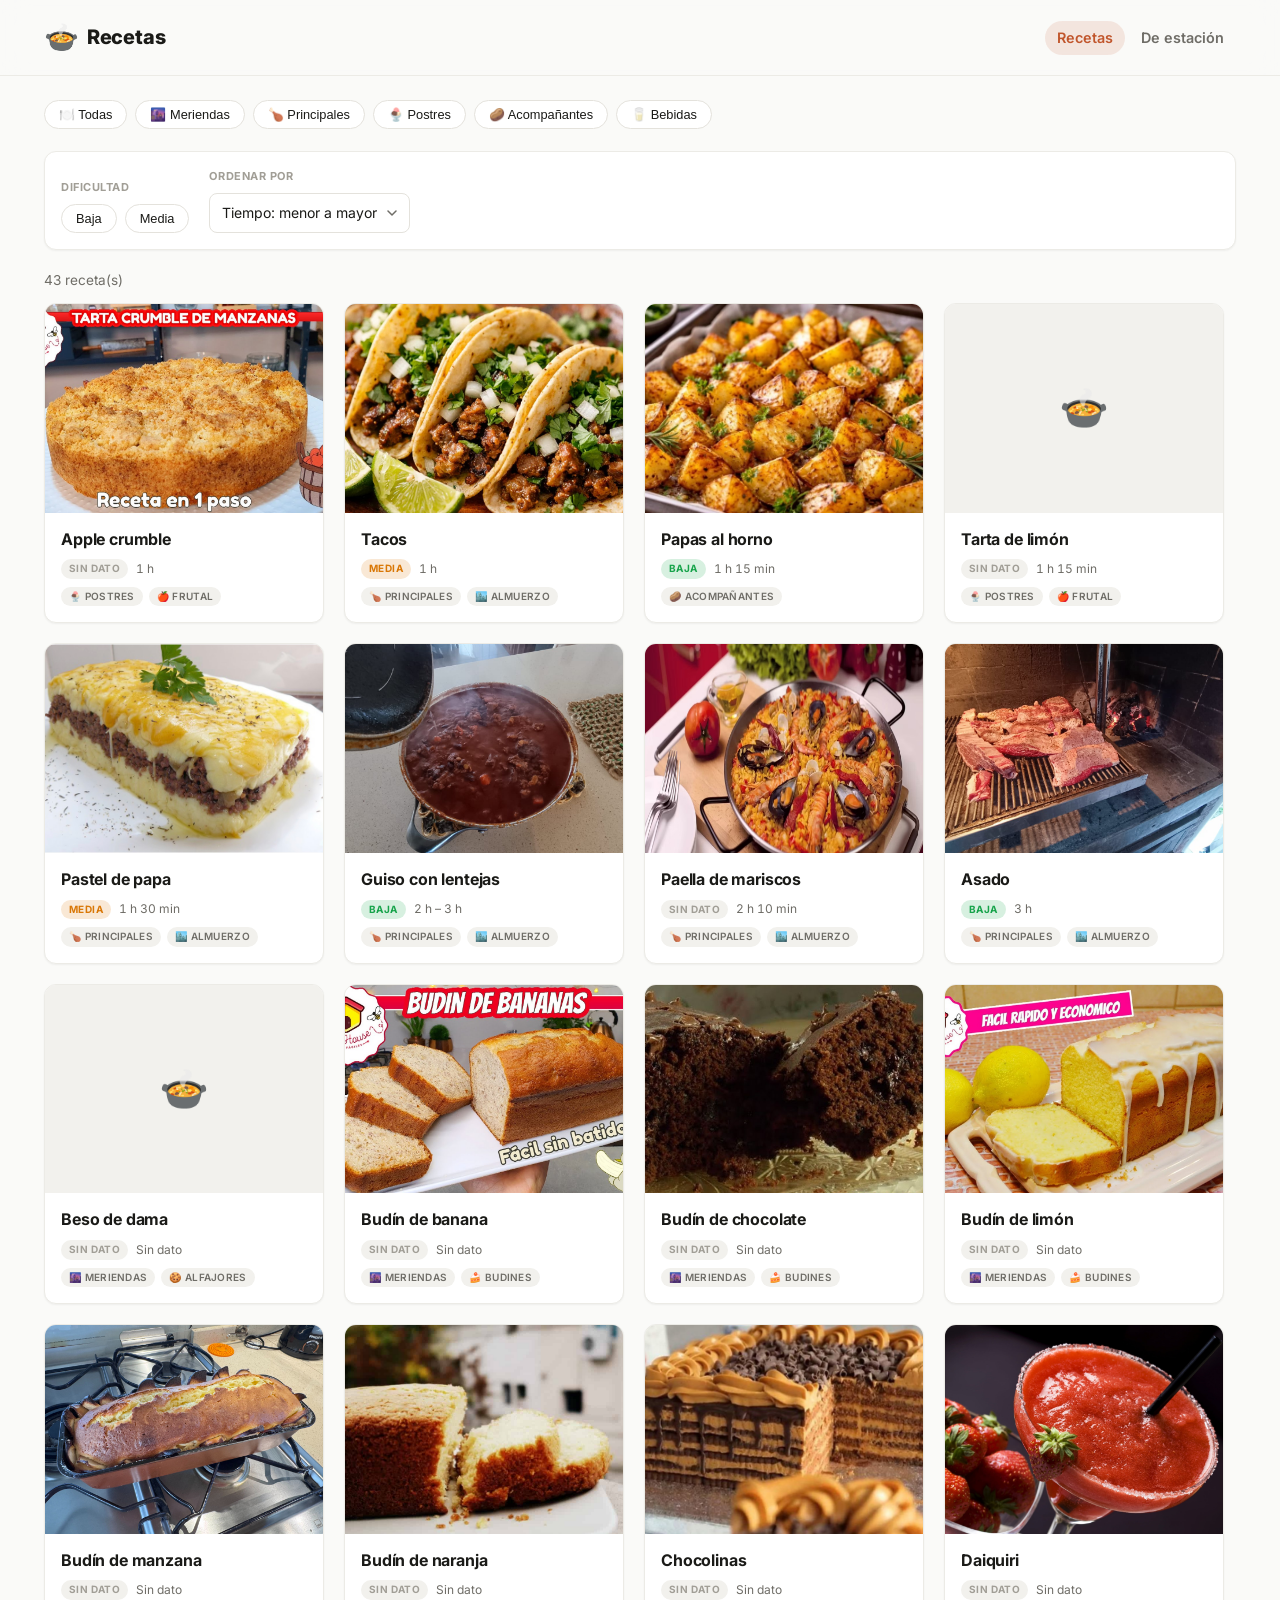
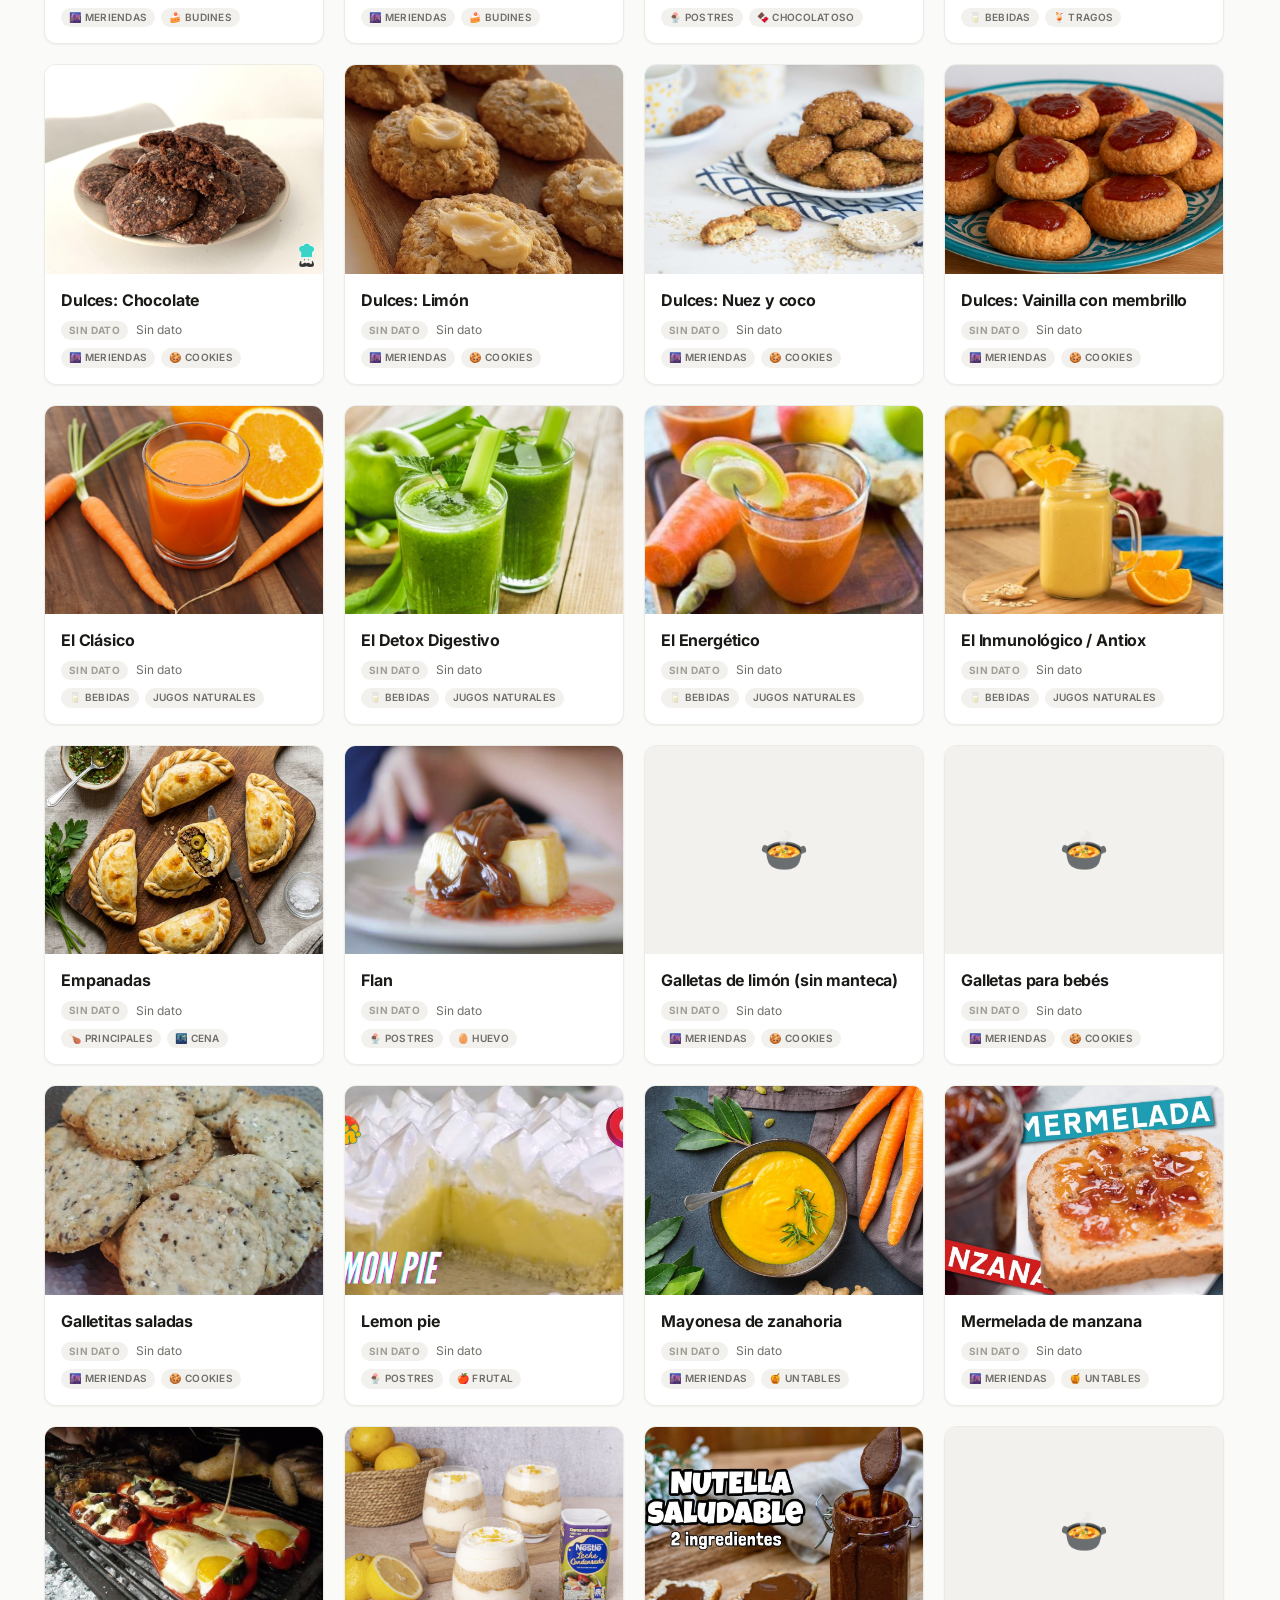
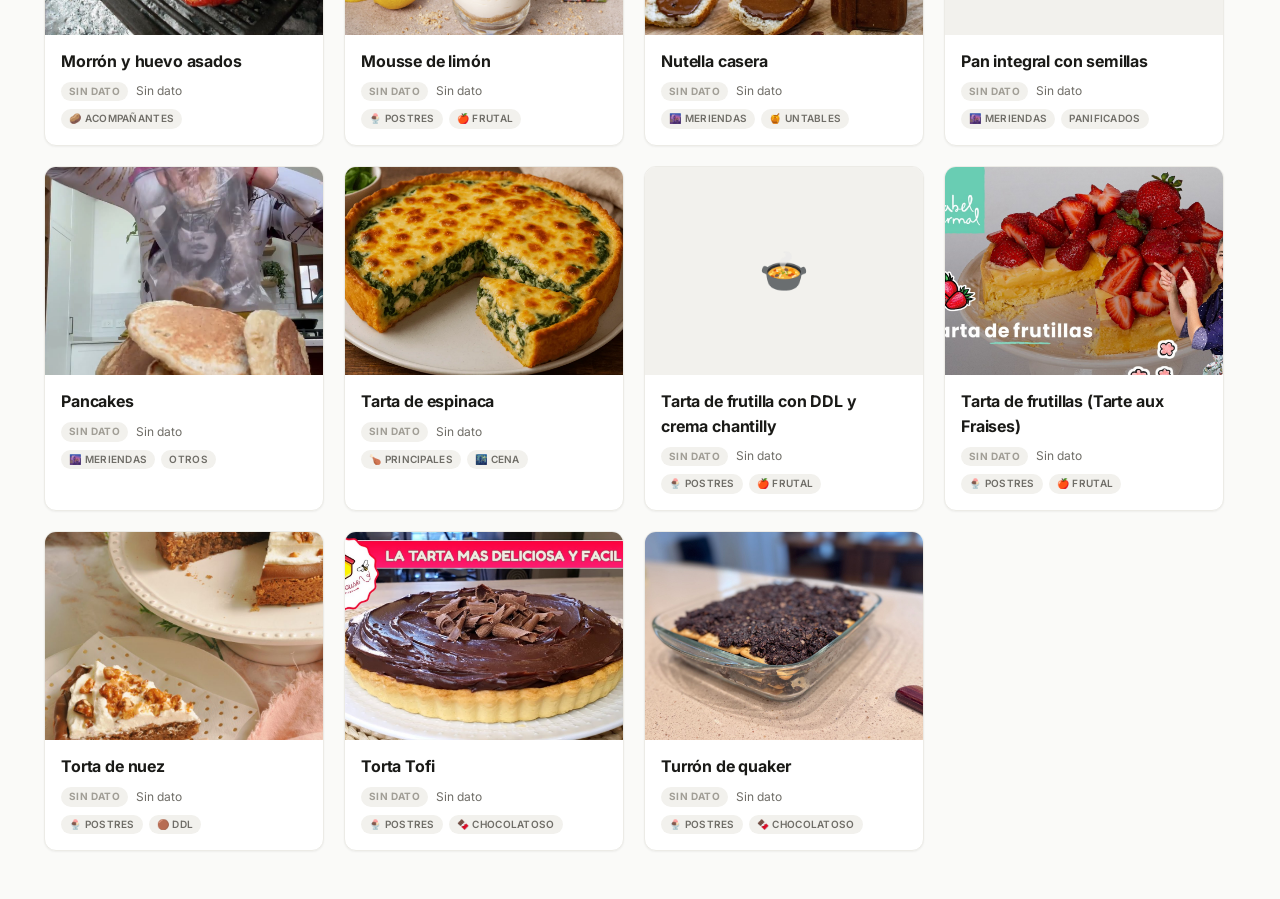
==== commit cab83dae: "Reestructurar el repo según REPO_STRUCTURE_PLAYBOOK (fases CRISP-DM) Código en 01_data_understanding" ====
--- a/docs/index.html
+++ b/docs/index.html
@@ -9,7 +9,7 @@
 <link rel="preconnect" href="https://fonts.googleapis.com">
 <link rel="preconnect" href="https://fonts.gstatic.com" crossorigin>
 <link href="https://fonts.googleapis.com/css2?family=Inter:wght@400;500;600;700;800&display=swap" rel="stylesheet" media="print" onload="this.media='all'">
-<link rel="stylesheet" href="style.css">
+<link rel="stylesheet" href="css/style.css">
 </head>
 <body>
 <header class="site-header">
@@ -64,8 +64,8 @@
   </section>
 </main>
 
-<script src="data.js"></script>
-<script src="estacion.js"></script>
-<script src="app.js"></script>
+<script src="data/data.js"></script>
+<script src="js/estacion.js"></script>
+<script src="js/app.js"></script>
 </body>
 </html>
--- a/docs/css/style.css
+++ b/docs/css/style.css
@@ -0,0 +1,565 @@
+:root {
+  --bg: #fafaf8;
+  --bg-subtle: #f2f1ed;
+  --surface: #ffffff;
+
+  --text: #1a1a17;
+  --muted: #6f6d67;
+  --muted-soft: #a19e96;
+
+  --border: #e4e2dc;
+  --border-soft: #ecebe6;
+
+  --accent: #c1562c;
+  --accent-soft: color-mix(in srgb, var(--accent) 12%, transparent);
+  --accent-contrast: #ffffff;
+
+  --good: #16a34a;
+  --warn: #d97706;
+  --bad: #dc2626;
+
+  --radius-sm: 8px;
+  --radius: 12px;
+  --radius-lg: 16px;
+
+  --shadow-xs: 0 1px 2px rgba(20, 19, 15, .05);
+  --shadow-sm: 0 1px 3px rgba(20, 19, 15, .06), 0 1px 2px rgba(20, 19, 15, .04);
+  --shadow-md: 0 8px 24px rgba(20, 19, 15, .10);
+  --shadow-lg: 0 18px 32px -10px rgba(20, 19, 15, .16), 0 4px 10px rgba(20, 19, 15, .06);
+
+  --chevron: url("data:image/svg+xml,%3Csvg xmlns='http://www.w3.org/2000/svg' width='10' height='6' viewBox='0 0 10 6'%3E%3Cpath d='M1 1l4 4 4-4' stroke='%236f6d67' stroke-width='1.5' fill='none' stroke-linecap='round' stroke-linejoin='round'/%3E%3C/svg%3E");
+}
+
+@media (prefers-color-scheme: dark) {
+  :root {
+    --bg: #0f1218;
+    --bg-subtle: #1a202b;
+    --surface: #181e29;
+
+    --text: #e6e8ec;
+    --muted: #9aa3b2;
+    --muted-soft: #6b7585;
+
+    --border: #2a3342;
+    --border-soft: #212836;
+
+    --accent: #e07a4f;
+
+    --good: #22c55e;
+    --warn: #f59e0b;
+    --bad: #ef4444;
+
+    --shadow-xs: 0 1px 2px rgba(0, 0, 0, .4);
+    --shadow-sm: 0 1px 3px rgba(0, 0, 0, .45);
+    --shadow-md: 0 8px 24px rgba(0, 0, 0, .5);
+    --shadow-lg: 0 18px 32px -10px rgba(0, 0, 0, .6);
+
+    --chevron: url("data:image/svg+xml,%3Csvg xmlns='http://www.w3.org/2000/svg' width='10' height='6' viewBox='0 0 10 6'%3E%3Cpath d='M1 1l4 4 4-4' stroke='%239aa3b2' stroke-width='1.5' fill='none' stroke-linecap='round' stroke-linejoin='round'/%3E%3C/svg%3E");
+  }
+}
+
+* { box-sizing: border-box; }
+
+html, body { background: var(--bg); }
+
+body {
+  margin: 0;
+  color: var(--text);
+  font-family: 'Inter', system-ui, -apple-system, "Segoe UI", Roboto, sans-serif;
+  font-size: 14px;
+  line-height: 1.55;
+  -webkit-font-smoothing: antialiased;
+}
+
+.container {
+  max-width: 1240px;
+  margin: 0 auto;
+  padding: 0 24px;
+}
+
+.site-header {
+  position: sticky;
+  top: 0;
+  z-index: 10;
+  background: color-mix(in srgb, var(--bg) 85%, transparent);
+  backdrop-filter: blur(14px);
+  border-bottom: 1px solid var(--border-soft);
+}
+.header-inner { padding: 16px 24px; display: flex; align-items: center; justify-content: space-between; gap: 16px; }
+.header-nav { display: flex; gap: 4px; }
+.header-nav a {
+  padding: 6px 12px;
+  border-radius: 999px;
+  color: var(--muted);
+  font-size: .9rem;
+  font-weight: 600;
+  text-decoration: none;
+}
+.header-nav a:hover { color: var(--text); }
+.header-nav a.activo { color: var(--accent); background: var(--accent-soft); }
+
+/* Vista "De estación" */
+.estacion-titulo { margin: 0 0 6px; font-size: 1.5rem; letter-spacing: -0.01em; }
+.estacion-sub, .estacion-nota { color: var(--muted); font-size: .85rem; margin: 0 0 12px; max-width: 70ch; }
+.estacion-nota a { color: var(--accent); }
+.estacion-ahora {
+  margin: 0 0 28px;
+  padding: 16px 18px;
+  background: var(--surface);
+  border: 1px solid var(--border);
+  border-radius: var(--radius);
+  box-shadow: var(--shadow-xs);
+}
+.estacion-ahora-titulo { margin: 0 0 12px; font-size: 1rem; }
+.estacion-ahora-cols { display: grid; grid-template-columns: 1fr 1fr; gap: 20px; }
+.estacion-ahora-col h4 { margin: 0 0 8px; font-size: .8rem; text-transform: uppercase; letter-spacing: .06em; color: var(--muted); }
+.estacion-chips { display: flex; flex-wrap: wrap; gap: 6px; margin: 0; padding: 0; list-style: none; }
+.estacion-chips li {
+  padding: 4px 10px;
+  border-radius: 999px;
+  background: var(--accent-soft);
+  color: var(--text);
+  font-size: .85rem;
+  font-weight: 500;
+}
+.estacion-chips li.vacio { background: none; color: var(--muted); padding-left: 0; }
+.estacion-bloque { margin: 0 0 28px; }
+.estacion-bloque-titulo { margin: 0 0 10px; font-size: 1.15rem; letter-spacing: -0.01em; }
+.estacion-tabla tr.en-pico .estacion-nombre { font-weight: 700; }
+.estacion-ahora-tag {
+  margin-left: 6px;
+  padding: 1px 6px;
+  border-radius: 999px;
+  background: var(--accent);
+  color: var(--accent-contrast);
+  font-size: .65rem;
+  font-weight: 700;
+  text-transform: uppercase;
+  letter-spacing: .04em;
+  vertical-align: middle;
+}
+@media (max-width: 720px) { .estacion-ahora-cols { grid-template-columns: 1fr; } }
+.estacion-scroll {
+  overflow-x: auto;
+  margin-bottom: 16px;
+  border: 1px solid var(--border);
+  border-radius: var(--radius);
+  background: var(--surface);
+}
+.estacion-tabla { border-collapse: collapse; width: 100%; min-width: 640px; font-size: .85rem; }
+.estacion-tabla thead th {
+  padding: 8px 0;
+  color: var(--muted);
+  font-weight: 600;
+  text-align: center;
+  border-bottom: 1px solid var(--border);
+}
+.estacion-tabla th.mes-actual { color: var(--accent); }
+.estacion-tabla .estacion-nombre {
+  position: sticky;
+  left: 0;
+  z-index: 1;
+  min-width: 150px;
+  padding: 7px 12px;
+  text-align: left;
+  font-weight: 500;
+  background: var(--surface);
+  border-top: 1px solid var(--border-soft);
+}
+.estacion-detalle { display: block; color: var(--muted); font-weight: 400; font-size: .75rem; }
+.estacion-tabla td { width: 7%; border-top: 1px solid var(--border-soft); border-left: 1px solid var(--border-soft); }
+.estacion-tabla td.pico { background: var(--accent); }
+.estacion-tabla td.mes-actual { box-shadow: inset 0 0 0 9999px color-mix(in srgb, var(--accent) 8%, transparent); }
+.estacion-tabla td.pico.mes-actual { box-shadow: none; outline: 2px solid var(--text); outline-offset: -2px; }
+.logo {
+  margin: 0;
+  font-size: 1.25rem;
+  font-weight: 800;
+  letter-spacing: -0.01em;
+}
+.logo-link {
+  display: flex;
+  align-items: center;
+  gap: 8px;
+  color: inherit;
+  text-decoration: none;
+}
+.logo-emoji { font-size: 1.4em; }
+
+main.container { padding-top: 24px; padding-bottom: 48px; }
+
+/* Navegación primaria por categoría: pills con scroll horizontal (>4
+   secciones), nunca wrap a 2 líneas. Ver DESIGN_PLAYBOOK_unificado §6. */
+.categorias-nav {
+  display: flex;
+  gap: 8px;
+  overflow-x: auto;
+  scrollbar-width: none;
+  padding-bottom: 2px;
+  margin-bottom: 20px;
+}
+.categorias-nav::-webkit-scrollbar { display: none; }
+.categorias-nav .chip { flex: 0 0 auto; white-space: nowrap; }
+
+/* Filtros */
+.filtros-card {
+  background: var(--surface);
+  border: 1px solid var(--border-soft);
+  box-shadow: var(--shadow-xs);
+  border-radius: var(--radius);
+  padding: 16px;
+  margin-bottom: 20px;
+}
+.filtros-toggle {
+  display: none;
+  align-items: center;
+  gap: 8px;
+  width: 100%;
+  background: none;
+  border: none;
+  font: inherit;
+  font-weight: 600;
+  color: var(--text);
+  cursor: pointer;
+  padding: 4px 0;
+}
+.filtros-badge {
+  background: var(--accent);
+  color: var(--accent-contrast);
+  border-radius: 999px;
+  font-size: 0.7rem;
+  font-weight: 700;
+  padding: 1px 7px;
+}
+.filtros-panel {
+  display: flex;
+  flex-wrap: wrap;
+  gap: 20px;
+  align-items: flex-end;
+}
+.filtro-grupo { display: flex; flex-direction: column; gap: 8px; }
+.filtro-grupo[hidden] { display: none; }
+.filtro-label {
+  text-transform: uppercase;
+  font-size: 11px;
+  font-weight: 700;
+  letter-spacing: 0.05em;
+  color: var(--muted-soft);
+}
+.chips { display: flex; flex-wrap: wrap; gap: 8px; }
+.chip {
+  border: 1px solid var(--border);
+  background: var(--surface);
+  color: var(--text);
+  border-radius: 999px;
+  padding: 6px 14px;
+  font-size: 0.8rem;
+  font-weight: 500;
+  cursor: pointer;
+  transition: background .12s ease, border-color .12s ease, color .12s ease;
+}
+.chip:hover { background: var(--accent-soft); }
+.chip.activo {
+  background: var(--accent);
+  border-color: var(--accent);
+  color: var(--accent-contrast);
+}
+.chip:focus-visible { outline: 2px solid var(--accent); outline-offset: 2px; }
+
+#orden-select {
+  appearance: none;
+  -webkit-appearance: none;
+  background: var(--surface) var(--chevron) no-repeat right 12px center;
+  border: 1px solid var(--border);
+  border-radius: var(--radius-sm);
+  padding: 8px 32px 8px 12px;
+  font: inherit;
+  color: var(--text);
+  cursor: pointer;
+}
+#orden-select:focus-visible {
+  outline: none;
+  border-color: var(--accent);
+  box-shadow: 0 0 0 3px var(--accent-soft);
+}
+
+.limpiar-filtros {
+  font-size: 0.8rem;
+  color: var(--accent);
+  text-decoration: underline;
+  align-self: center;
+}
+.limpiar-filtros:focus-visible { outline: 2px solid var(--accent); outline-offset: 2px; }
+
+.resultado-count { color: var(--muted); font-size: 0.85rem; margin: 0 0 12px; }
+
+.grid {
+  display: grid;
+  grid-template-columns: repeat(auto-fit, minmax(240px, 280px));
+  gap: 20px;
+}
+
+.card {
+  background: var(--surface);
+  border: 1px solid var(--border-soft);
+  border-radius: var(--radius);
+  box-shadow: var(--shadow-xs);
+  overflow: hidden;
+  cursor: pointer;
+  transition: transform .15s ease, box-shadow .15s ease, border-color .15s ease;
+  display: flex;
+  flex-direction: column;
+}
+.card:hover, .card:focus-visible {
+  transform: translateY(-3px);
+  box-shadow: var(--shadow-lg);
+  border-color: transparent;
+}
+.card:focus-visible { outline: 2px solid var(--accent); outline-offset: 2px; }
+
+.card-foto {
+  aspect-ratio: 4 / 3;
+  background: var(--bg-subtle);
+  display: flex;
+  align-items: center;
+  justify-content: center;
+  font-size: 2.5rem;
+  overflow: hidden;
+}
+.card-foto img { width: 100%; height: 100%; object-fit: cover; display: block; }
+
+.card-body { padding: 14px 16px 16px; display: flex; flex-direction: column; gap: 8px; flex: 1; }
+.card-titulo { font-size: 1rem; font-weight: 700; margin: 0; letter-spacing: -0.01em; }
+.card-meta { display: flex; align-items: center; gap: 8px; flex-wrap: wrap; }
+
+.pill-tiempo {
+  font-size: 0.75rem;
+  color: var(--muted);
+  font-variant-numeric: tabular-nums;
+}
+.badge-dificultad {
+  font-size: 10px;
+  font-weight: 700;
+  text-transform: uppercase;
+  letter-spacing: 0.04em;
+  padding: 2px 8px;
+  border-radius: 999px;
+}
+.badge-dificultad.baja { background: color-mix(in srgb, var(--good) 17%, transparent); color: var(--good); }
+.badge-dificultad.media { background: color-mix(in srgb, var(--warn) 17%, transparent); color: var(--warn); }
+.badge-dificultad.alta { background: color-mix(in srgb, var(--bad) 17%, transparent); color: var(--bad); }
+.badge-dificultad.sin-dato { background: var(--bg-subtle); color: var(--muted-soft); }
+
+.card-chips { display: flex; gap: 6px; flex-wrap: wrap; }
+.chip-categoria {
+  font-size: 10px;
+  font-weight: 600;
+  text-transform: uppercase;
+  letter-spacing: 0.03em;
+  background: var(--bg-subtle);
+  color: var(--muted);
+  border-radius: 999px;
+  padding: 2px 8px;
+}
+
+.estado-vacio { text-align: center; color: var(--muted); padding: 48px 0; }
+
+/* Detalle */
+.volver {
+  display: inline-block;
+  margin-bottom: 16px;
+  color: var(--muted);
+  text-decoration: none;
+  font-size: 0.85rem;
+}
+.volver:hover { color: var(--accent); }
+.volver:focus-visible { outline: 2px solid var(--accent); outline-offset: 2px; }
+
+.detalle-foto {
+  width: 100%;
+  aspect-ratio: 16 / 9;
+  border-radius: var(--radius);
+  background: var(--bg-subtle);
+  display: flex;
+  align-items: center;
+  justify-content: center;
+  font-size: 4rem;
+  overflow: hidden;
+  margin-bottom: 20px;
+}
+.detalle-foto img { width: 100%; height: 100%; object-fit: cover; display: block; }
+
+.detalle-header { margin-bottom: 20px; }
+.detalle-titulo { font-size: 1.75rem; font-weight: 800; letter-spacing: -0.02em; margin: 0 0 10px; }
+.detalle-meta { display: flex; gap: 10px; flex-wrap: wrap; align-items: center; margin-bottom: 8px; }
+.detalle-fuente { color: var(--muted-soft); font-size: 0.75rem; margin-top: 8px; }
+
+.detalle-indice {
+  background: var(--surface);
+  border: 1px solid var(--border-soft);
+  box-shadow: var(--shadow-xs);
+  border-radius: var(--radius);
+  padding: 14px 16px;
+  margin-bottom: 20px;
+}
+.detalle-indice summary {
+  cursor: pointer;
+  font-weight: 600;
+  font-size: 0.85rem;
+  color: var(--text);
+  list-style: none;
+}
+.detalle-indice summary::-webkit-details-marker { display: none; }
+.detalle-indice summary::before {
+  content: "";
+  display: inline-block;
+  width: 10px;
+  height: 6px;
+  margin-right: 8px;
+  background: var(--chevron) no-repeat center / contain;
+  transition: transform .15s ease;
+  vertical-align: middle;
+}
+.detalle-indice summary:focus-visible { outline: 2px solid var(--accent); outline-offset: 2px; }
+.detalle-indice[open] summary::before { transform: rotate(180deg); }
+
+.detalle-indice-lista {
+  list-style: none;
+  margin: 12px 0 0;
+  padding: 0;
+  display: flex;
+  flex-direction: column;
+  gap: 2px;
+}
+.detalle-indice-item {
+  display: block;
+  width: 100%;
+  text-align: left;
+  background: none;
+  border: none;
+  font: inherit;
+  font-size: 0.85rem;
+  color: var(--muted);
+  padding: 5px 8px;
+  border-radius: var(--radius-sm);
+  cursor: pointer;
+  transition: background .12s ease, color .12s ease;
+}
+.detalle-indice-item:hover { background: var(--accent-soft); color: var(--text); }
+.detalle-indice-item:focus-visible { outline: 2px solid var(--accent); outline-offset: 2px; }
+
+.detalle-indice-sublista { margin: 2px 0 4px; }
+.detalle-indice-subitem { padding-left: 24px; font-size: 0.8rem; }
+
+.detalle-cuerpo h2,
+.detalle-cuerpo h3 {
+  scroll-margin-top: 80px;
+}
+
+/* Cada sección principal (un <h2> y todo lo que le sigue hasta el próximo)
+   es un <details> colapsable independiente; ver agruparSecciones() en app.js. */
+.detalle-seccion {
+  border-top: 1px solid var(--border-soft);
+  padding-top: 16px;
+  margin-top: 28px;
+}
+.detalle-seccion:first-of-type { border-top: none; padding-top: 0; margin-top: 0; }
+
+.detalle-seccion > summary {
+  cursor: pointer;
+  list-style: none;
+  display: flex;
+  align-items: center;
+  gap: 8px;
+  margin-bottom: 12px;
+  border-radius: var(--radius-sm);
+}
+.detalle-seccion > summary::-webkit-details-marker { display: none; }
+.detalle-seccion > summary::before {
+  content: "";
+  flex: 0 0 auto;
+  width: 10px;
+  height: 6px;
+  background: var(--chevron) no-repeat center / contain;
+  transition: transform .15s ease;
+}
+.detalle-seccion[open] > summary::before { transform: rotate(180deg); }
+.detalle-seccion > summary:focus-visible { outline: 2px solid var(--accent); outline-offset: 2px; }
+
+.detalle-seccion > summary h2 {
+  margin: 0;
+  padding: 0;
+  border: none;
+  font-size: 1.1rem;
+  font-weight: 700;
+}
+
+.detalle-cuerpo h3 { font-size: 0.95rem; font-weight: 700; margin: 20px 0 8px; }
+.detalle-cuerpo p, .detalle-cuerpo li { color: var(--text); }
+.detalle-cuerpo ul, .detalle-cuerpo ol { padding-left: 1.3em; margin: 0 0 12px; }
+.detalle-cuerpo blockquote {
+  margin: 12px 0;
+  padding: 10px 14px;
+  border-left: 3px solid var(--accent);
+  background: var(--bg-subtle);
+  border-radius: 0 var(--radius-sm) var(--radius-sm) 0;
+  font-size: 0.9rem;
+  color: var(--muted);
+}
+.detalle-cuerpo blockquote p { margin: 0; color: inherit; }
+
+/* Fotos del paso a paso (images/<slug>/doc-NN.jpg): cada una en su propio
+   "contenedor" chico en vez de a tamaño natural de cámara, que desbordaba. */
+.detalle-cuerpo .foto-paso {
+  display: block;
+  width: 100%;
+  max-width: 340px;
+  height: auto;
+  border-radius: var(--radius);
+  border: 1px solid var(--border);
+  box-shadow: var(--shadow-sm);
+}
+.detalle-cuerpo .foto-paso-caption {
+  margin-top: -4px;
+  font-size: 0.8rem;
+  font-style: italic;
+  color: var(--muted);
+}
+
+/* Link "ver foto(s)" que salta de un paso a su imagen en la galería. */
+.detalle-cuerpo .ver-foto {
+  display: inline-block;
+  border: 1px solid var(--border);
+  background: var(--surface);
+  color: var(--accent);
+  border-radius: 999px;
+  padding: 4px 12px;
+  font-size: 0.78rem;
+  font-weight: 500;
+  text-decoration: none;
+  margin: -4px 0 10px;
+}
+.detalle-cuerpo .ver-foto:hover { background: var(--accent-soft); }
+
+@media (max-width: 720px) {
+  .container { padding: 0 16px; }
+  .filtros-toggle { display: flex; }
+  .filtros-panel {
+    display: none;
+    flex-direction: column;
+    align-items: stretch;
+    margin-top: 12px;
+    gap: 16px;
+  }
+  .filtros-panel.abierto { display: flex; }
+  .grid { grid-template-columns: repeat(auto-fit, minmax(150px, 1fr)); gap: 14px; }
+  .detalle-titulo { font-size: 1.4rem; }
+}
+
+@media (prefers-reduced-motion: reduce) {
+  * { transition: none !important; }
+}
+
+::-webkit-scrollbar { height: 8px; width: 8px; }
+::-webkit-scrollbar-thumb { background: var(--border); border-radius: 999px; }
+::-webkit-scrollbar-track { background: transparent; }
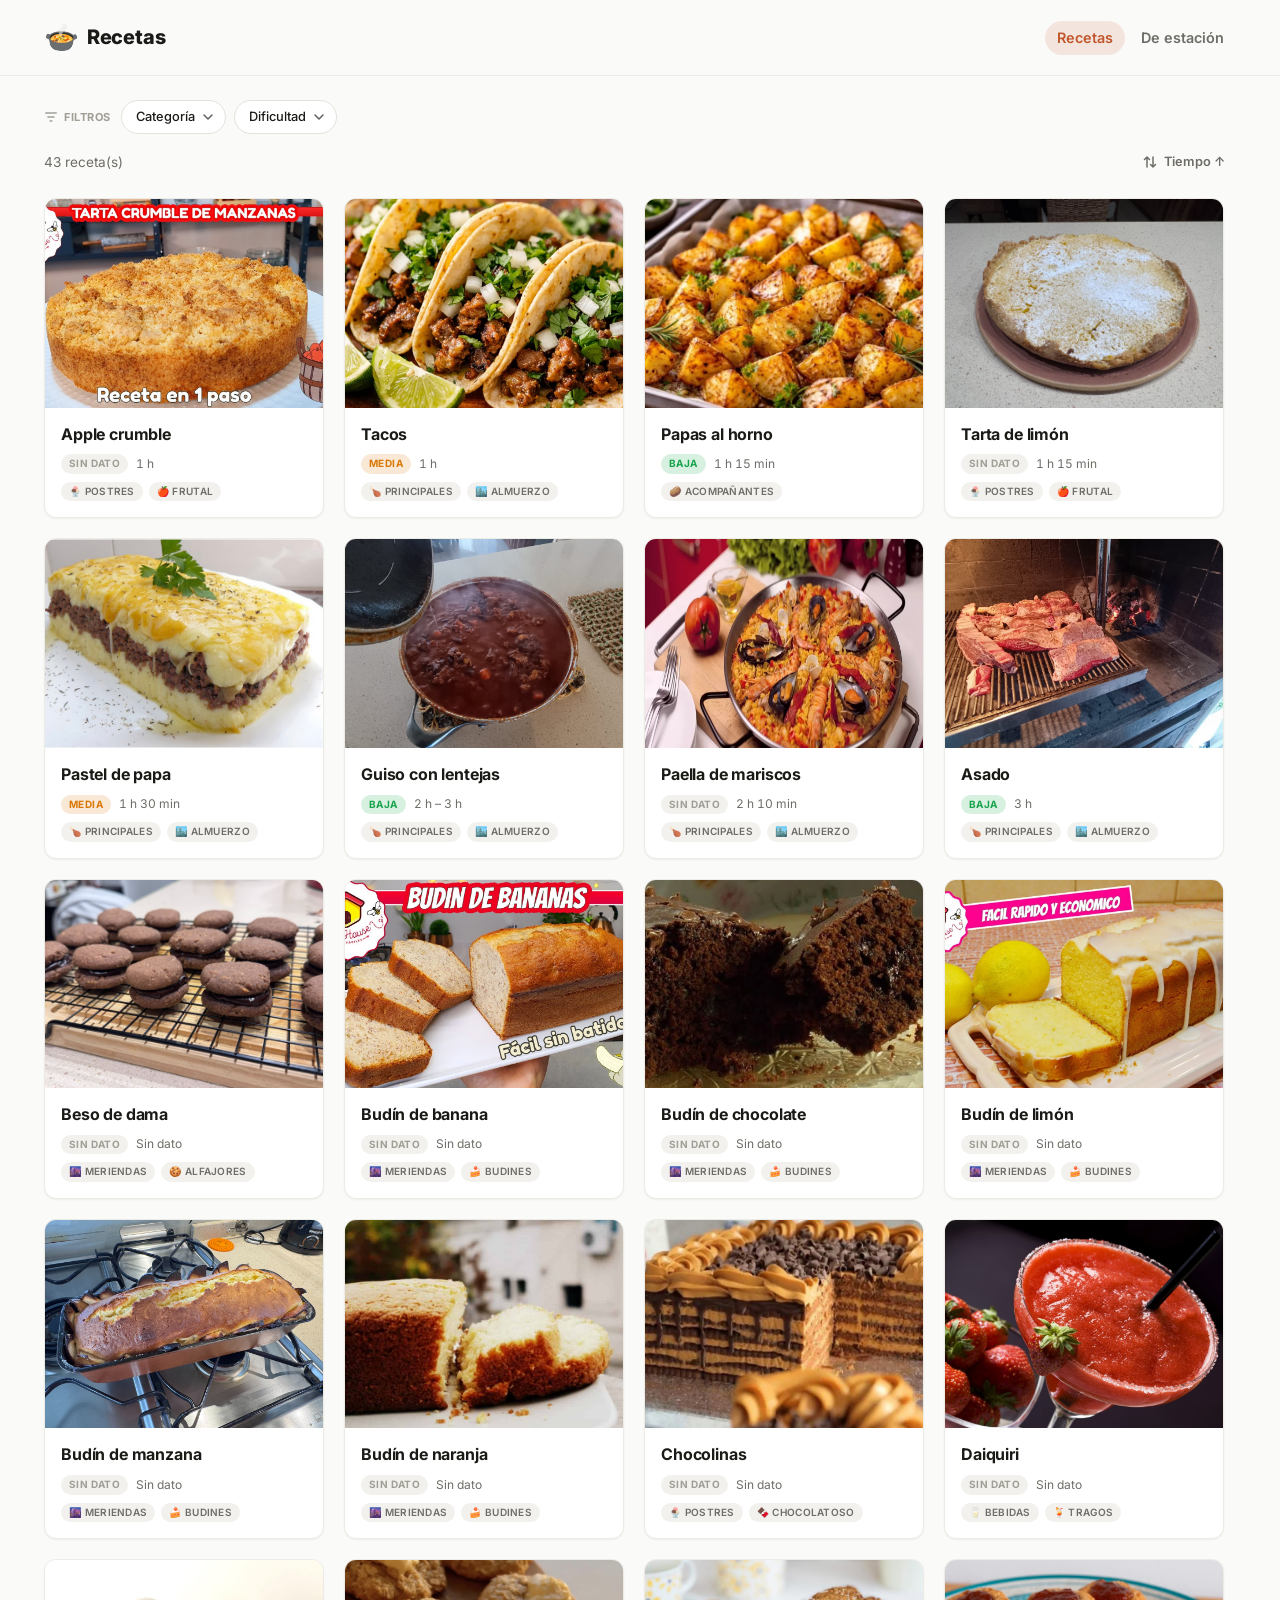
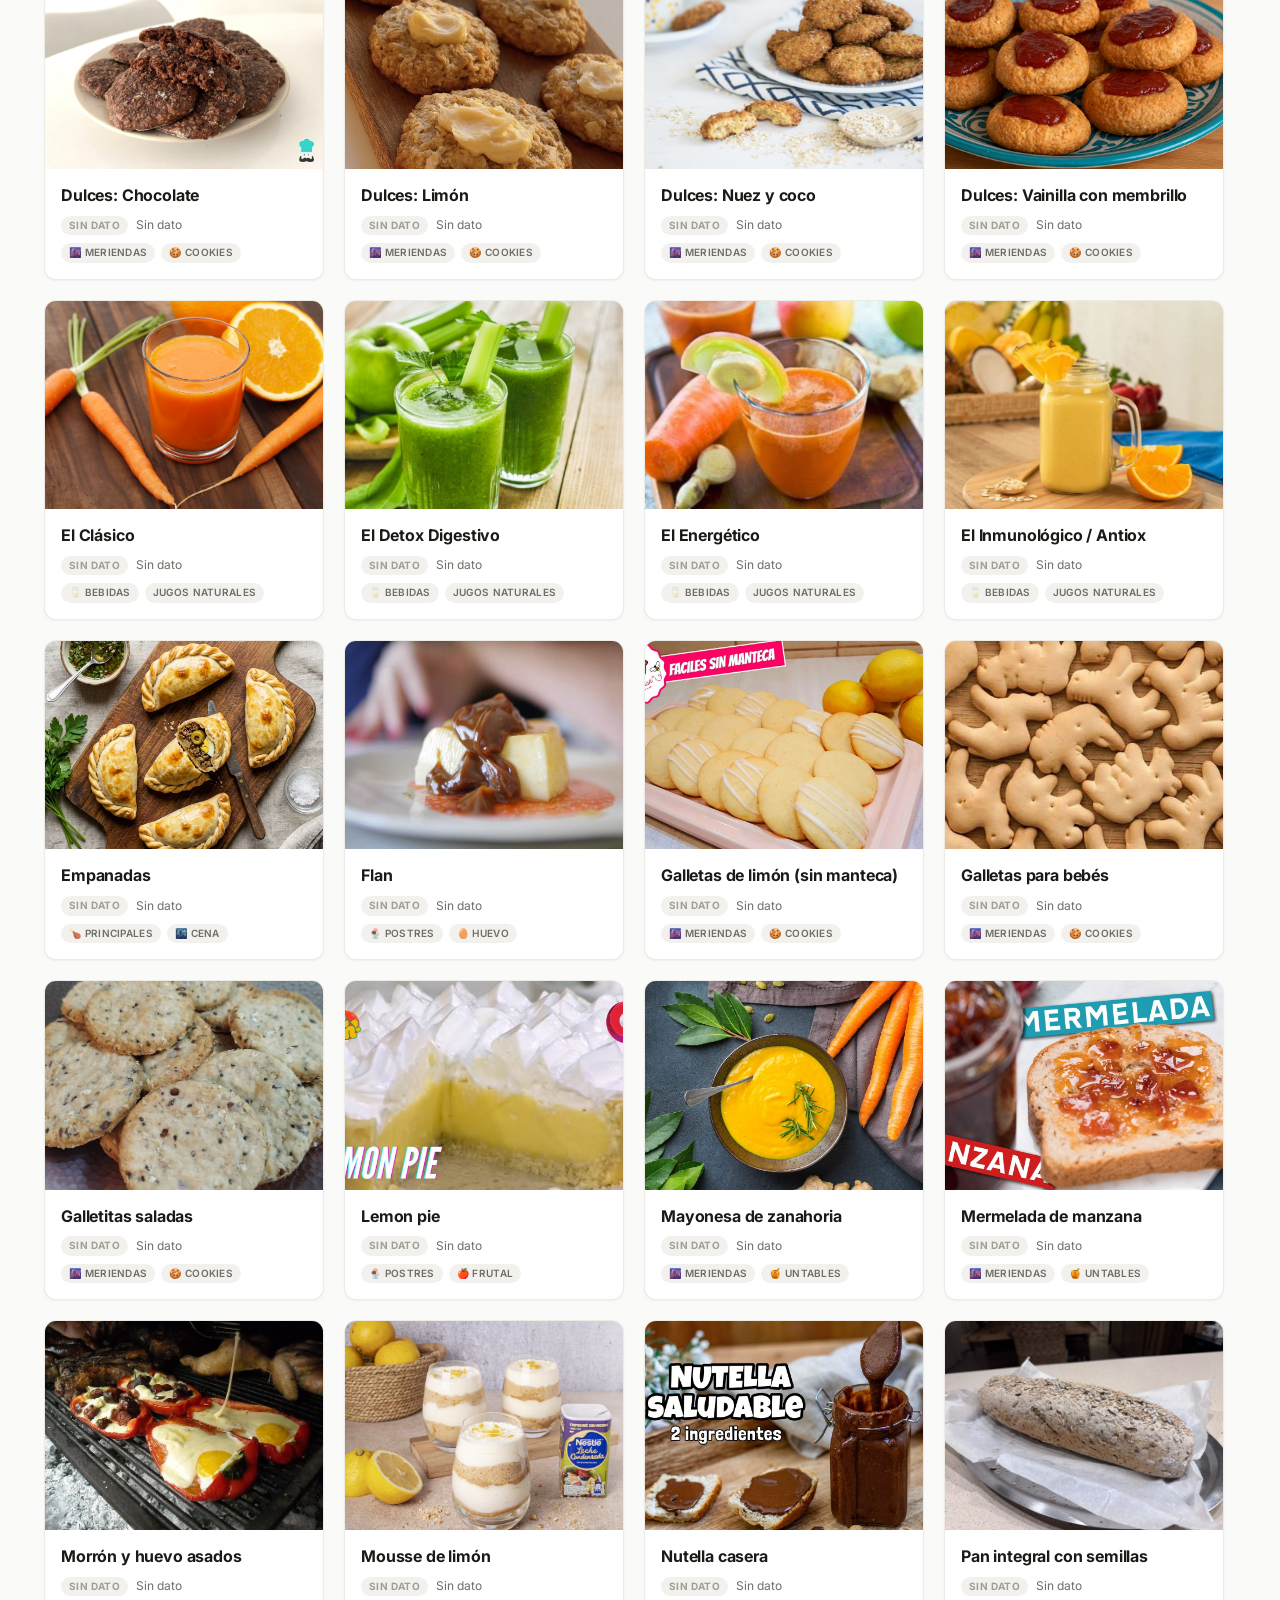
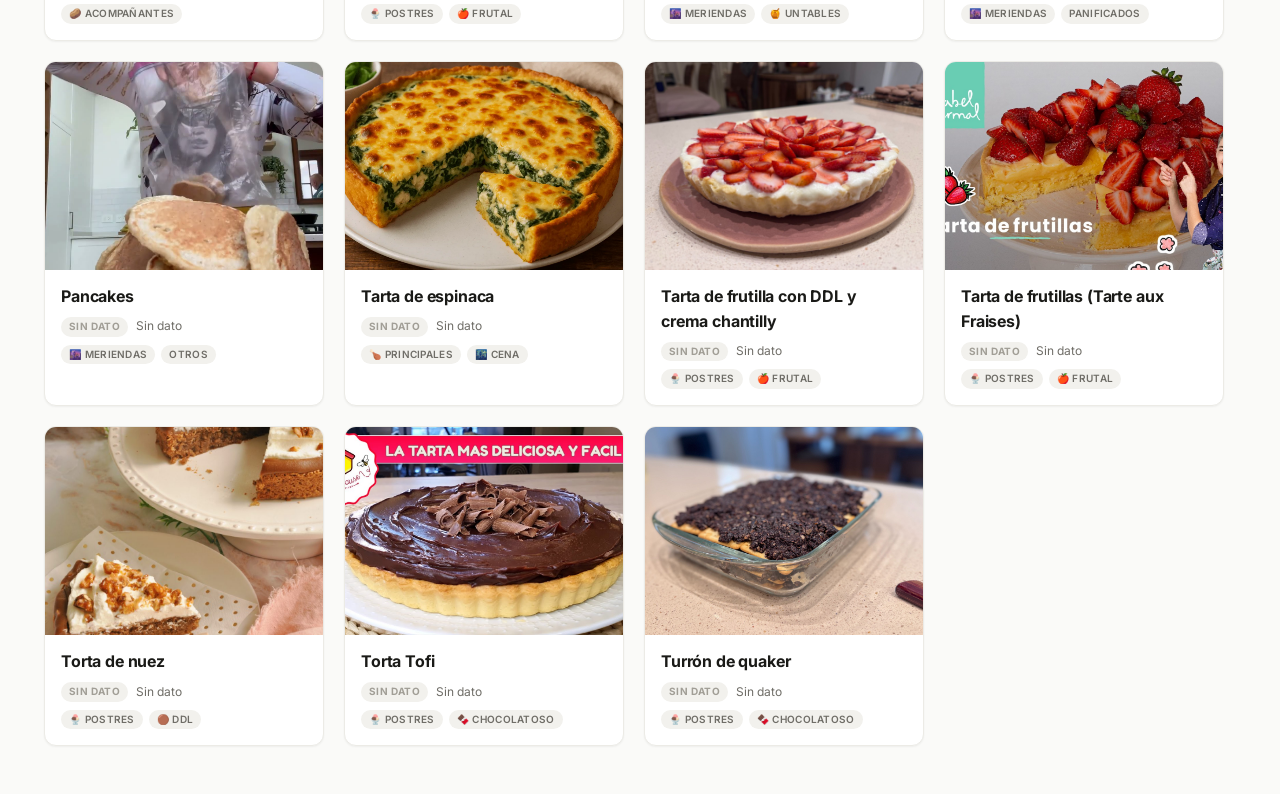
==== commit d28b9647: "Compactar los filtros: píldoras con menú y el orden fuera de los filtros Una fila con "Filtros" + pí" ====
--- a/docs/index.html
+++ b/docs/index.html
@@ -24,34 +24,29 @@
 
 <main class="container">
   <section id="vista-grid">
-    <nav class="categorias-nav" id="categorias-nav" role="tablist" aria-label="Categorías"></nav>
+    <section class="filtros" aria-label="Filtros y orden">
+      <div class="filtros-bar" id="filtros-bar">
+        <span class="filtros-titulo">
+          <svg width="14" height="14" viewBox="0 0 16 16" aria-hidden="true"><path d="M2 3.5h12M4.5 8h7M7 12.5h2" stroke="currentColor" stroke-width="1.6" stroke-linecap="round" fill="none"/></svg>
+          Filtros
+        </span>
+        <div class="filtros-pills" id="filtros-pills"></div>
+        <div class="filtros-menu" id="filtros-menu" role="group" hidden></div>
+      </div>
 
-    <div class="filtros-card">
-      <button class="filtros-toggle" id="filtros-toggle" type="button" aria-expanded="true" aria-controls="filtros-panel">
-        Filtros <span class="filtros-badge" id="filtros-badge" hidden>0</span>
-      </button>
-      <div class="filtros-panel abierto" id="filtros-panel">
-        <div class="filtro-grupo">
-          <span class="filtro-label">Dificultad</span>
-          <div class="chips" id="chips-dificultad"></div>
+      <div class="resultados-fila">
+        <p class="resultado-count" id="resultado-count"></p>
+        <a href="#" id="limpiar-filtros" class="limpiar-filtros" hidden>✕ Limpiar filtros (<span id="limpiar-n">0</span>)</a>
+        <div class="orden" id="orden">
+          <button type="button" class="orden-btn" id="orden-btn" aria-haspopup="true" aria-expanded="false" aria-label="Ordenar">
+            <svg width="16" height="16" viewBox="0 0 16 16" aria-hidden="true"><path d="M5 13V3M5 3L2.5 5.5M5 3l2.5 2.5M11 3v10M11 13l-2.5-2.5M11 13l2.5-2.5" stroke="currentColor" stroke-width="1.5" stroke-linecap="round" stroke-linejoin="round" fill="none"/></svg>
+            <span class="orden-label" id="orden-label"></span>
+          </button>
+          <div class="filtros-menu orden-menu" id="orden-menu" role="group" hidden></div>
         </div>
-        <div class="filtro-grupo" id="grupo-subfiltro" hidden>
-          <span class="filtro-label" id="subfiltro-label"></span>
-          <div class="chips" id="chips-subfiltro"></div>
-        </div>
-        <div class="filtro-grupo filtro-orden">
-          <label class="filtro-label" for="orden-select">Ordenar por</label>
-          <select id="orden-select">
-            <option value="tiempo-asc">Tiempo: menor a mayor</option>
-            <option value="tiempo-desc">Tiempo: mayor a menor</option>
-            <option value="alfabetico">Alfabético</option>
-          </select>
-        </div>
-        <a href="#" id="limpiar-filtros" class="limpiar-filtros" hidden>Limpiar filtros</a>
       </div>
-    </div>
+    </section>
 
-    <p class="resultado-count" id="resultado-count"></p>
     <div class="grid" id="grid"></div>
     <p class="estado-vacio" id="estado-vacio" hidden>No hay recetas que coincidan con estos filtros.</p>
   </section>
--- a/docs/css/style.css
+++ b/docs/css/style.css
@@ -188,57 +188,68 @@
 
 main.container { padding-top: 24px; padding-bottom: 48px; }
 
-/* Navegación primaria por categoría: pills con scroll horizontal (>4
-   secciones), nunca wrap a 2 líneas. Ver DESIGN_PLAYBOOK_unificado §6. */
-.categorias-nav {
-  display: flex;
+/* Filtros: una fila compacta de píldoras con menú (DESIGN_PLAYBOOK_unificado §6).
+   El orden NO es un filtro: vive en .resultados-fila, junto al conteo. */
+.filtros { margin-bottom: 20px; }
+.filtros-bar {
+  position: relative; /* ancla del menú */
+  display: flex;
+  align-items: center;
+  gap: 10px;
+  margin-bottom: 12px;
+}
+.filtros-titulo {
+  display: inline-flex;
+  align-items: center;
+  gap: 6px;
+  flex: 0 0 auto;
+  text-transform: uppercase;
+  font-size: 11px;
+  font-weight: 700;
+  letter-spacing: 0.05em;
+  color: var(--muted-soft);
+}
+.filtros-pills { display: flex; gap: 8px; min-width: 0; }
+.pill {
+  display: inline-flex;
+  align-items: center;
   gap: 8px;
-  overflow-x: auto;
-  scrollbar-width: none;
-  padding-bottom: 2px;
-  margin-bottom: 20px;
-}
-.categorias-nav::-webkit-scrollbar { display: none; }
-.categorias-nav .chip { flex: 0 0 auto; white-space: nowrap; }
-
-/* Filtros */
-.filtros-card {
-  background: var(--surface);
-  border: 1px solid var(--border-soft);
-  box-shadow: var(--shadow-xs);
-  border-radius: var(--radius);
-  padding: 16px;
-  margin-bottom: 20px;
-}
-.filtros-toggle {
-  display: none;
-  align-items: center;
-  gap: 8px;
-  width: 100%;
-  background: none;
-  border: none;
+  flex: 0 0 auto;
+  white-space: nowrap;
+  border: 1px solid var(--border);
+  background: var(--surface);
+  color: var(--text);
+  border-radius: 999px;
+  padding: 6px 12px 6px 14px;
   font: inherit;
-  font-weight: 600;
-  color: var(--text);
-  cursor: pointer;
-  padding: 4px 0;
-}
-.filtros-badge {
-  background: var(--accent);
-  color: var(--accent-contrast);
-  border-radius: 999px;
-  font-size: 0.7rem;
-  font-weight: 700;
-  padding: 1px 7px;
-}
-.filtros-panel {
-  display: flex;
-  flex-wrap: wrap;
-  gap: 20px;
-  align-items: flex-end;
-}
-.filtro-grupo { display: flex; flex-direction: column; gap: 8px; }
-.filtro-grupo[hidden] { display: none; }
+  font-size: 0.8rem;
+  font-weight: 500;
+  cursor: pointer;
+  transition: background .12s ease, border-color .12s ease, color .12s ease;
+}
+.pill:hover { background: var(--accent-soft); }
+.pill.activo { border-color: var(--accent); color: var(--accent); background: var(--accent-soft); font-weight: 600; }
+.pill.abierto { border-color: var(--accent); }
+.pill:focus-visible, .orden-btn:focus-visible { outline: 2px solid var(--accent); outline-offset: 2px; }
+.pill svg { flex: 0 0 auto; opacity: .7; }
+.pill.abierto svg { transform: rotate(180deg); }
+
+.filtros-menu {
+  position: absolute;
+  top: calc(100% + 6px);
+  z-index: 20;
+  width: max-content;
+  max-width: min(420px, 100%);
+  background: var(--surface);
+  border: 1px solid var(--border);
+  border-radius: var(--radius);
+  box-shadow: var(--shadow-md);
+  padding: 12px 14px 14px;
+  display: flex;
+  flex-direction: column;
+  gap: 10px;
+}
+.filtros-menu[hidden] { display: none; }
 .filtro-label {
   text-transform: uppercase;
   font-size: 11px;
@@ -253,6 +264,7 @@
   color: var(--text);
   border-radius: 999px;
   padding: 6px 14px;
+  font: inherit;
   font-size: 0.8rem;
   font-weight: 500;
   cursor: pointer;
@@ -266,32 +278,37 @@
 }
 .chip:focus-visible { outline: 2px solid var(--accent); outline-offset: 2px; }
 
-#orden-select {
-  appearance: none;
-  -webkit-appearance: none;
-  background: var(--surface) var(--chevron) no-repeat right 12px center;
-  border: 1px solid var(--border);
-  border-radius: var(--radius-sm);
-  padding: 8px 32px 8px 12px;
-  font: inherit;
-  color: var(--text);
-  cursor: pointer;
-}
-#orden-select:focus-visible {
-  outline: none;
-  border-color: var(--accent);
-  box-shadow: 0 0 0 3px var(--accent-soft);
-}
-
+/* Fila de resultados: conteo, "Limpiar filtros" y el orden (a la derecha). */
+.resultados-fila { display: flex; align-items: center; gap: 12px; }
+.resultado-count { color: var(--muted); font-size: 0.85rem; margin: 0; }
 .limpiar-filtros {
+  padding-left: 12px;
+  border-left: 1px solid var(--border);
   font-size: 0.8rem;
   color: var(--accent);
-  text-decoration: underline;
-  align-self: center;
-}
-.limpiar-filtros:focus-visible { outline: 2px solid var(--accent); outline-offset: 2px; }
-
-.resultado-count { color: var(--muted); font-size: 0.85rem; margin: 0 0 12px; }
+  text-decoration: none;
+  white-space: nowrap;
+}
+.limpiar-filtros:hover { text-decoration: underline; }
+.limpiar-filtros[hidden] { display: none; }
+.limpiar-filtros:focus-visible { outline: 2px solid var(--accent); outline-offset: 2px; border-radius: 4px; }
+.orden { position: relative; margin-left: auto; }
+.orden-btn {
+  display: inline-flex;
+  align-items: center;
+  gap: 6px;
+  background: none;
+  border: 1px solid transparent;
+  border-radius: 999px;
+  padding: 5px 10px;
+  font: inherit;
+  font-size: 0.8rem;
+  font-weight: 600;
+  color: var(--muted);
+  cursor: pointer;
+}
+.orden-btn:hover { background: var(--accent-soft); color: var(--text); }
+.orden-menu { right: 0; left: auto; }
 
 .grid {
   display: grid;
@@ -392,6 +409,20 @@
 .detalle-header { margin-bottom: 20px; }
 .detalle-titulo { font-size: 1.75rem; font-weight: 800; letter-spacing: -0.02em; margin: 0 0 10px; }
 .detalle-meta { display: flex; gap: 10px; flex-wrap: wrap; align-items: center; margin-bottom: 8px; }
+.link-doc {
+  display: inline-block;
+  margin-top: 12px;
+  padding: 7px 14px;
+  border: 1px solid var(--border);
+  border-radius: 999px;
+  background: var(--surface);
+  color: var(--text);
+  font-size: .85rem;
+  font-weight: 600;
+  text-decoration: none;
+}
+.link-doc:hover { border-color: var(--accent); color: var(--accent); }
+.link-doc:focus-visible { outline: 2px solid var(--accent); outline-offset: 2px; }
 .detalle-fuente { color: var(--muted-soft); font-size: 0.75rem; margin-top: 8px; }
 
 .detalle-indice {
@@ -543,15 +574,15 @@
 
 @media (max-width: 720px) {
   .container { padding: 0 16px; }
-  .filtros-toggle { display: flex; }
-  .filtros-panel {
-    display: none;
-    flex-direction: column;
-    align-items: stretch;
-    margin-top: 12px;
-    gap: 16px;
-  }
-  .filtros-panel.abierto { display: flex; }
+  /* Mobile: la fila de píldoras desliza en horizontal (sin scrollbar) y el menú se
+     abre debajo, a todo el ancho. */
+  .filtros-bar { gap: 8px; }
+  .filtros-pills { overflow-x: auto; scrollbar-width: none; flex: 1 1 auto; padding: 2px 0; }
+  .filtros-pills::-webkit-scrollbar { display: none; }
+  .filtros-bar .filtros-menu { left: 0; right: 0; width: auto; max-width: none; }
+  .orden-label { display: none; }
+  .orden-btn { padding: 6px 8px; }
+  .orden-menu { right: 0; width: max-content; max-width: calc(100vw - 32px); }
   .grid { grid-template-columns: repeat(auto-fit, minmax(150px, 1fr)); gap: 14px; }
   .detalle-titulo { font-size: 1.4rem; }
 }
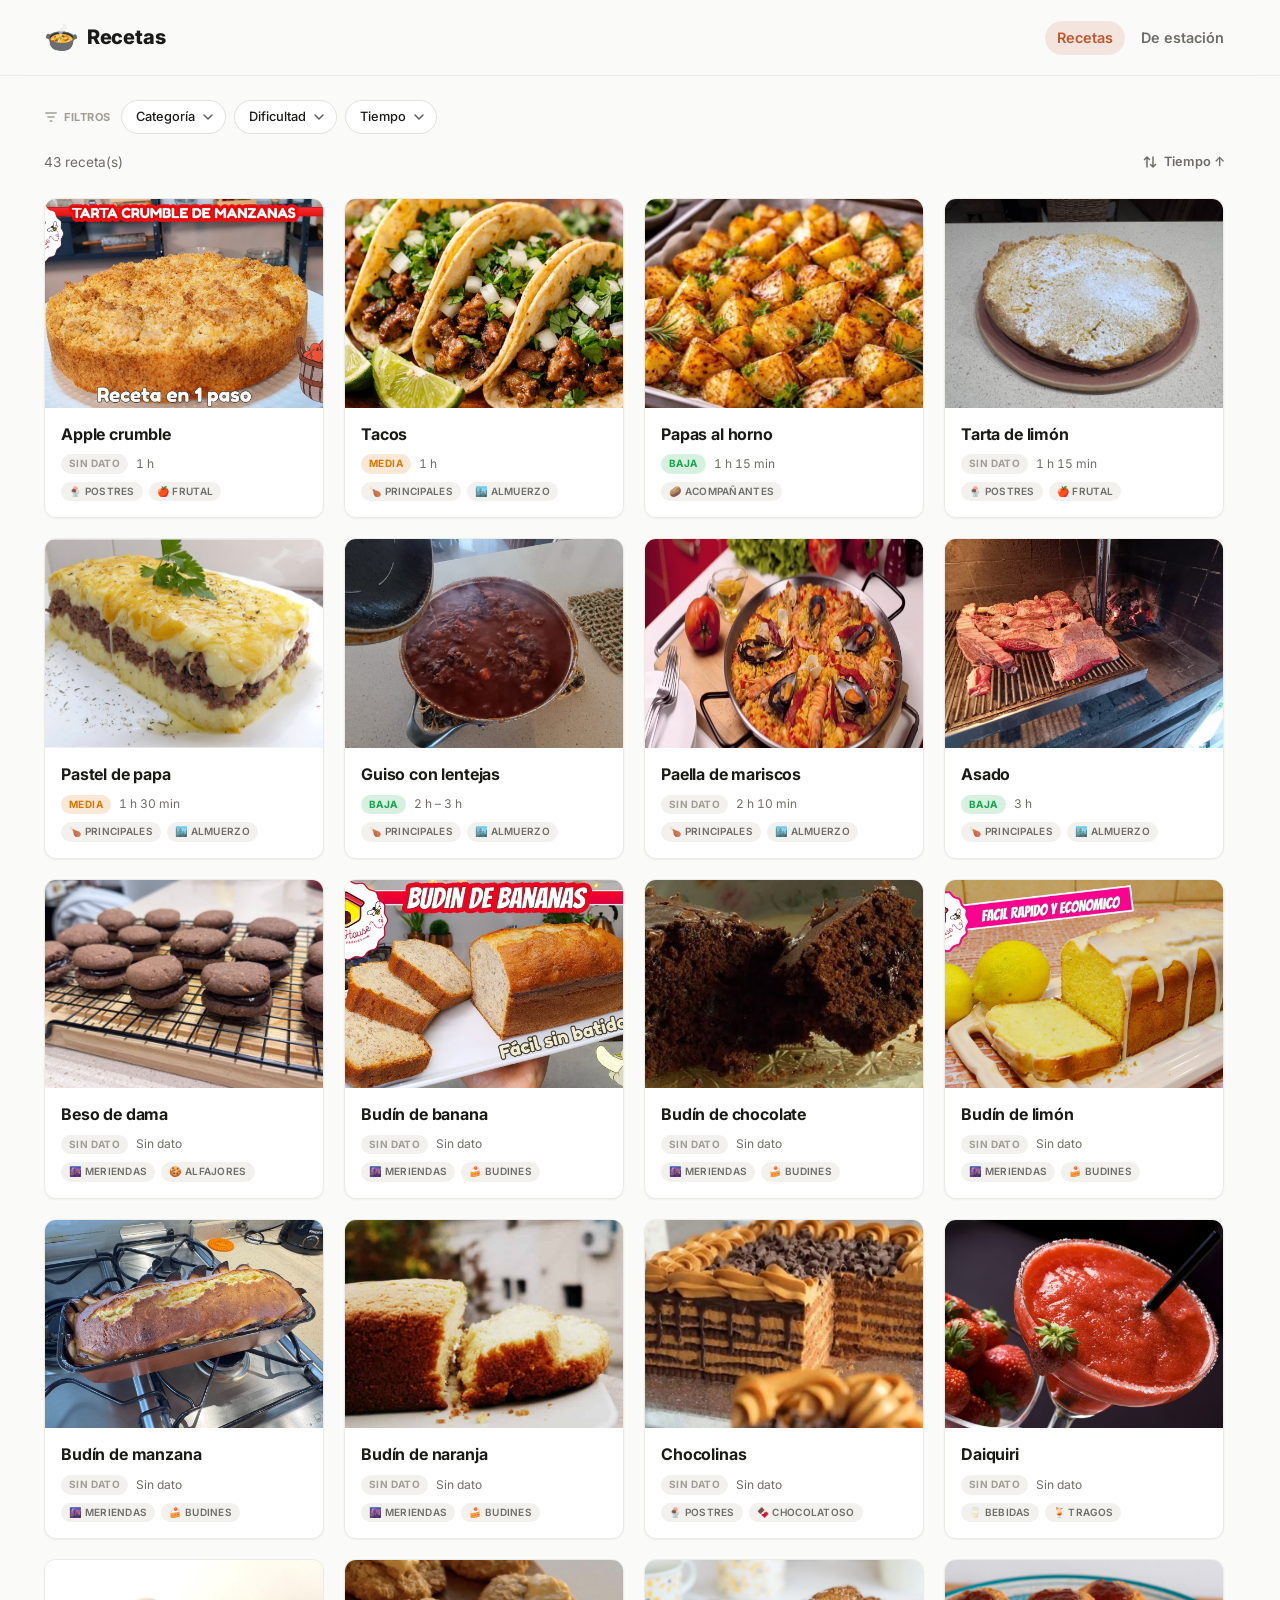
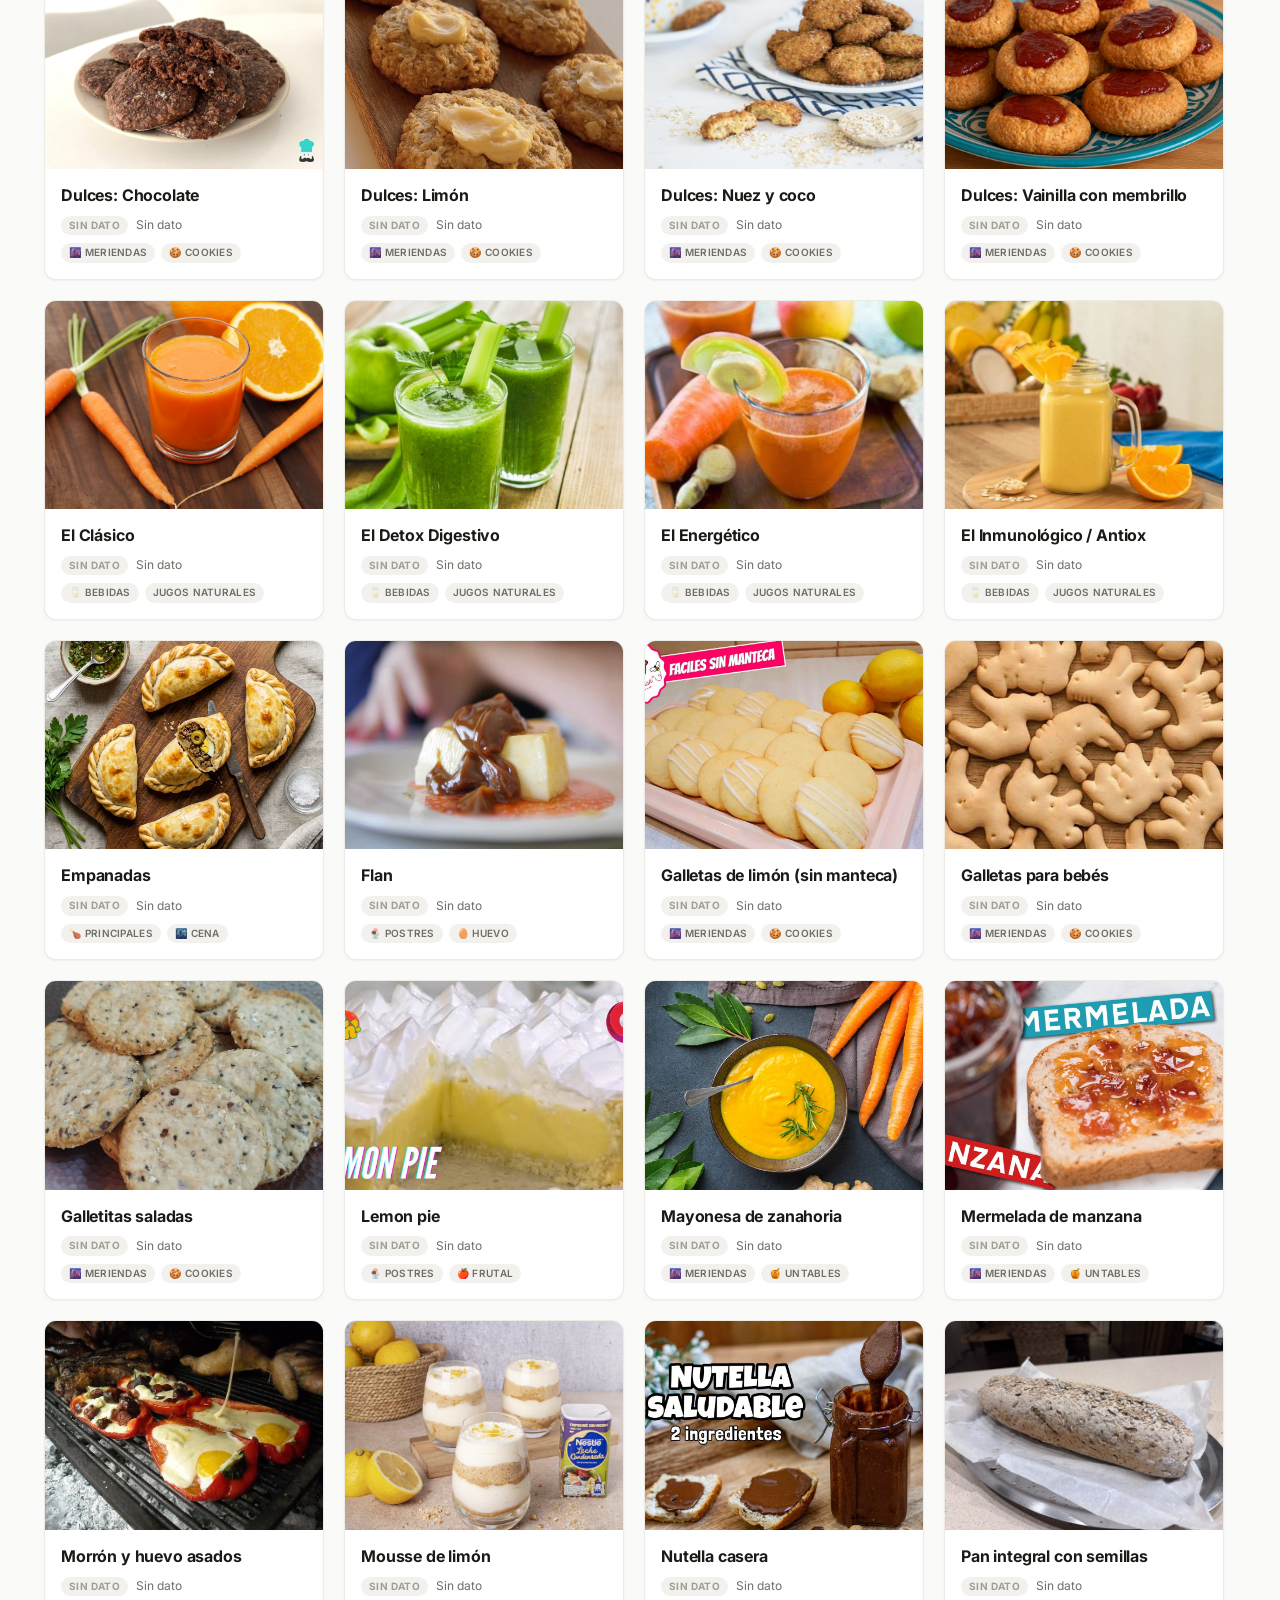
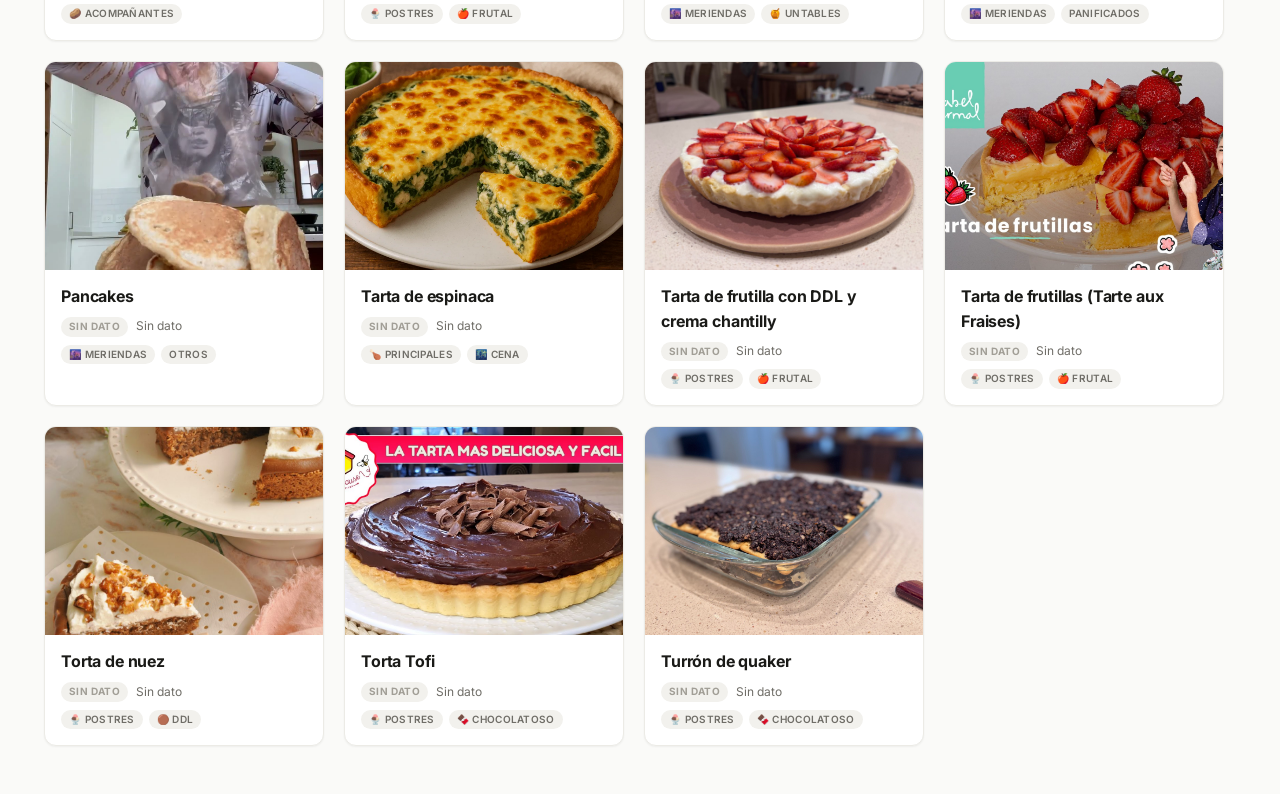
==== commit 4a0a2df1: "Agregar GoatCounter para medir el tráfico Co-Authored-By: Claude Sonnet 5.5 <noreply@anthropic.com>" ====
--- a/docs/index.html
+++ b/docs/index.html
@@ -59,6 +59,7 @@
   </section>
 </main>
 
+<script data-goatcounter="https://recetas.goatcounter.com/count" async src="//gc.zgo.at/count.js"></script>
 <script src="data/data.js"></script>
 <script src="js/estacion.js"></script>
 <script src="js/app.js"></script>
